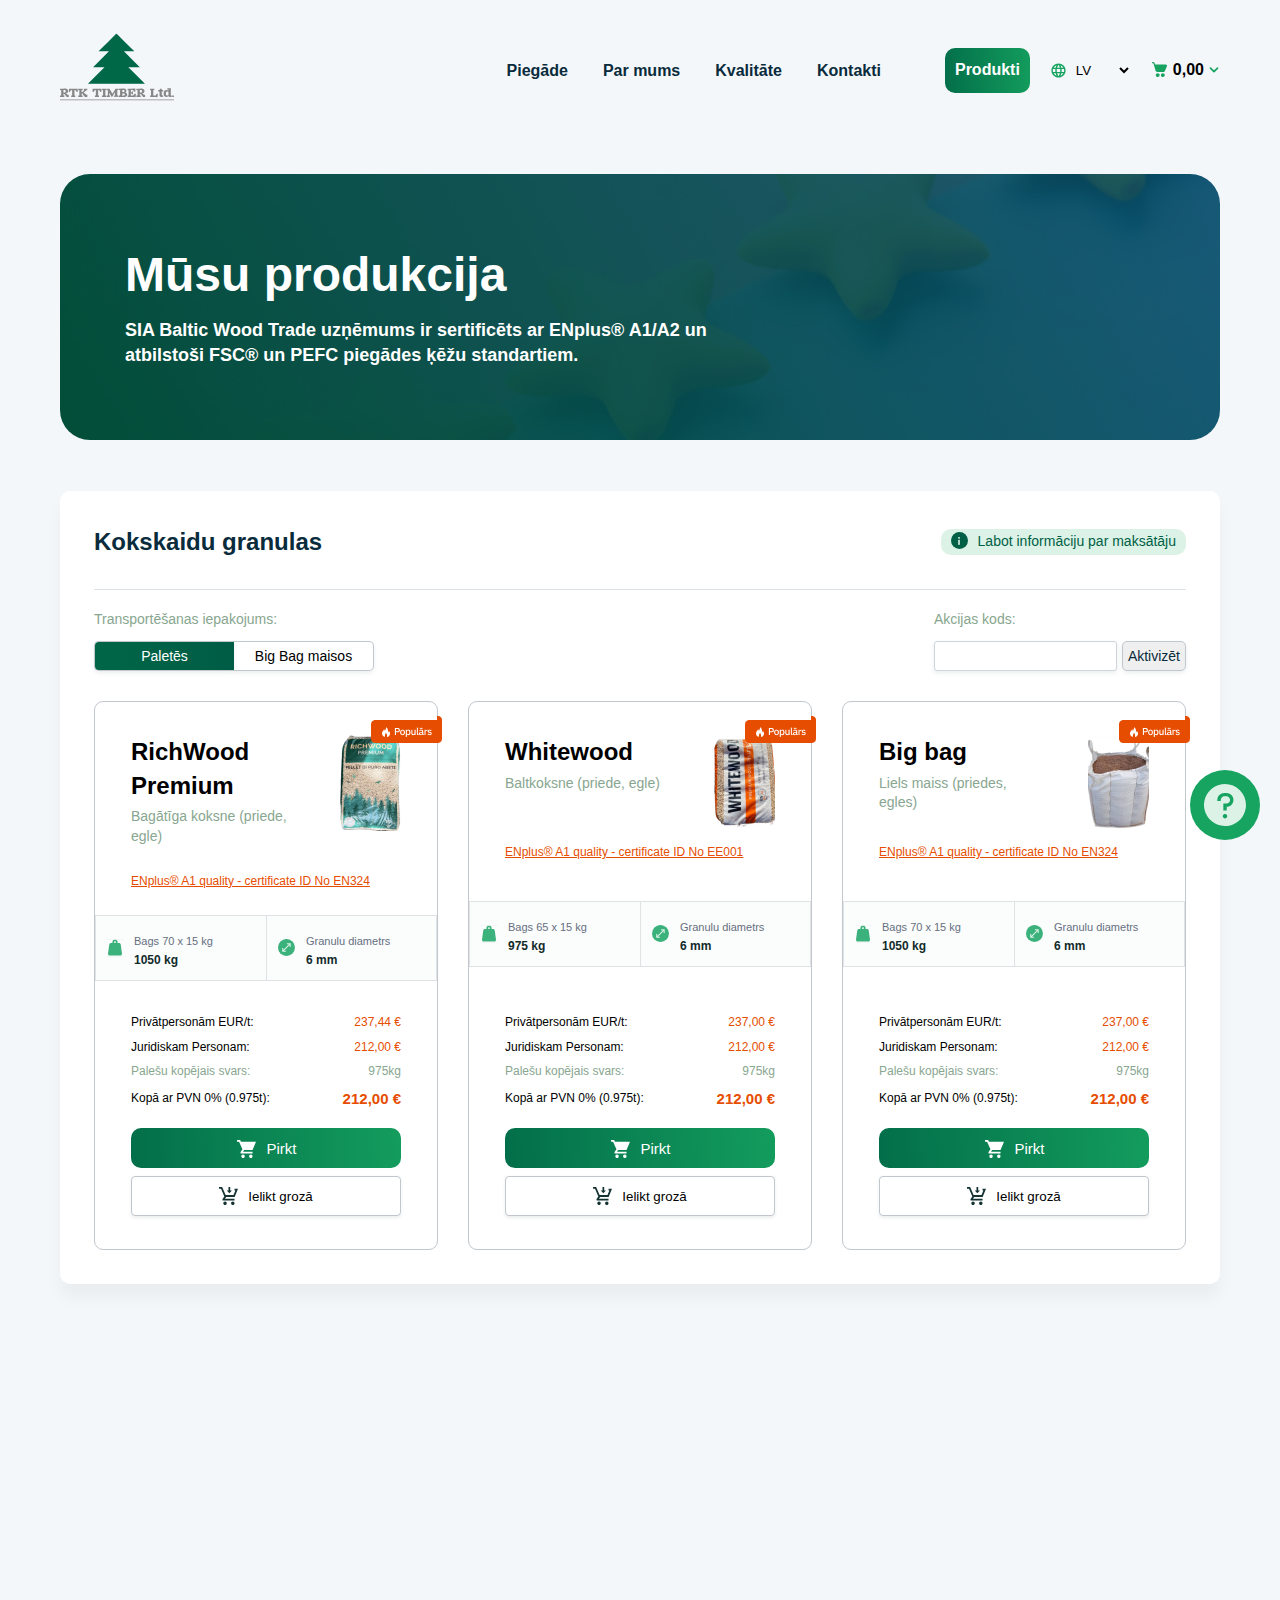
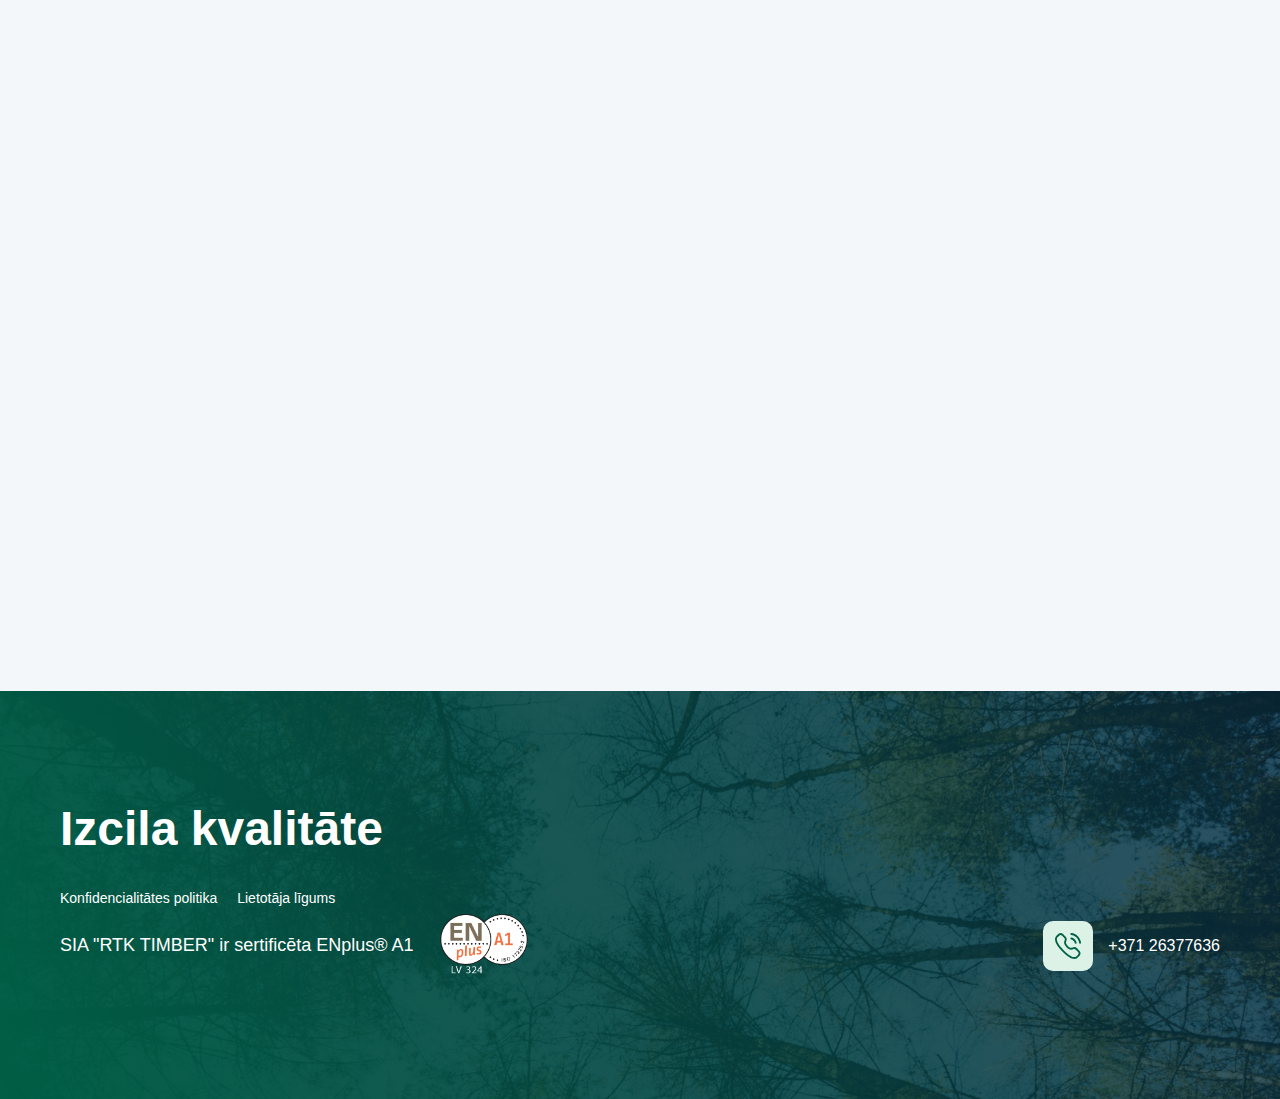
==== products.html @ b382e3c0 "first commit" ====
<!DOCTYPE html>
<html lang="ru">

<head>
  <meta charset="UTF-8">
  <meta name="viewport" content="width=device-width, initial-scale=1.0">
  <title>RTK TIMBER Ltd.</title>
  <link rel="stylesheet" href="css/vars.css">
  <link rel="stylesheet" href="css/global.css">
  <link rel="stylesheet" href="css/quality.css">
  <link rel="stylesheet" href="css/products.css">
  <script src="https://www.google.com/recaptcha/api.js"></script>

</head>

<body>
  <button class="btn-pop-up">
    <img src="images/icons/question.svg" alt="иконка вопроса">
  </button>
  <div class="pop-up">
    <div class="pop-up__inner">
      <h3 class="pop-up__title lng-trans-51">Нужна помощь?</h3>
      <p class="pop-up__text lng-trans-52">Свяжитесь с нами или перейдите в раздел с часто задаваемыми вопросами.</p>
      <div class="pop-up__links">
        <a class="pop-up__link pop-up__link-tel" href="tel:+37126377636">
          <span>
            <img src="images/icons/phone.svg" alt="иконка телефона">
          </span>
          <span>+371 26377636</span>
        </a>
        <a class="pop-up__link pop-up__link-faq" href="faq.html">
          <span>
            <img src="images/icons/question.svg" alt="иконка вопроса">
          </span>
          <span>FAQ</span>
        </a>
      </div>
    </div>
  </div>
  <div class="mobile-menu">
    <nav class="mobile-menu__inner">
      <ul class="header__nav-list--mobile">
        <li>
          <a class="header__nav-link lng-Delivery-mob" href="delivery.html">Доставка</a>
        </li>
        <li>
          <a class="header__nav-link lng-About-mob" href="about.html">О нас</a>
        </li>
        <li>
          <a class="header__nav-link lng-Quality-mob" href="quality.html">Качество</a>
        </li>
        <li>
          <a class="header__nav-link lng-Contacts-mob" href="contacts.html">Контакты</a>
        </li>
        <li>
          <a class="header__nav-btn--mobile lng-Start_cooperation-mob" href="products.html">Начать
            сотрудничество</a>
        </li>
      </ul>
    </nav>
  </div>
  <header class="header d-center-between">
    <a href="index.html">
      <img src="images/logo.svg" alt="Логотип RTK TIMBER Ltd." width="114" height="70">
    </a>
    <nav class="d-center">
      <ul class="header__nav-list d-center-between">
        <li>
          <a class="header__nav-link lng-Delivery" href="delivery.html">Доставка</a>
        </li>
        <li>
          <a class="header__nav-link lng-About" href="about.html">О нас</a>
        </li>
        <li>
          <a class="header__nav-link lng-Quality" href="quality.html">Качество</a>
        </li>
        <li>
          <a class="header__nav-link lng-Contacts" href="contacts.html">Контакты</a>
        </li>
      </ul>
      <a class="header__nav-btn lng-Start_cooperation" href="products.html">Начать сотрудничество</a>
      <div class="nav_links-all-mob">
        <div class="nav_links-all-mob-top">
          <svg class="change-lang-abs" width="17" height="17" viewBox="0 0 17 17" fill="none"
            xmlns="http://www.w3.org/2000/svg">
            <path
              d="M8.50033 15.5833C7.53227 15.5833 6.61734 15.3973 5.75553 15.0252C4.89373 14.653 4.14124 14.1454 3.49808 13.5022C2.85444 12.8591 2.3468 12.1066 1.97516 11.2448C1.60352 10.383 1.41746 9.46805 1.41699 8.49999C1.41699 7.52013 1.60305 6.60236 1.97516 5.7467C2.34727 4.89103 2.85491 4.14138 3.49808 3.49774C4.14124 2.8541 4.89349 2.34646 5.75483 1.97482C6.61616 1.60318 7.53133 1.41713 8.50033 1.41666C9.48019 1.41666 10.3982 1.60271 11.2543 1.97482C12.1105 2.34693 12.8599 2.85457 13.5026 3.49774C14.1462 4.14091 14.6539 4.89056 15.0255 5.7467C15.3971 6.60284 15.5832 7.5206 15.5837 8.49999C15.5837 9.46805 15.3976 10.383 15.0255 11.2448C14.6534 12.1066 14.1457 12.8593 13.5026 13.5029C12.8594 14.1461 12.1098 14.6538 11.2536 15.0259C10.3975 15.398 9.47972 15.5838 8.50033 15.5833ZM8.50033 14.1312C8.80727 13.7062 9.0729 13.2635 9.2972 12.8031C9.52151 12.3427 9.70449 11.8528 9.84616 11.3333H7.15449C7.29616 11.8528 7.47915 12.3427 7.70345 12.8031C7.92776 13.2635 8.19338 13.7062 8.50033 14.1312ZM6.65866 13.8479C6.44616 13.4583 6.26034 13.0539 6.1012 12.6345C5.94206 12.2152 5.80913 11.7815 5.70241 11.3333H3.61283C3.95519 11.9236 4.38326 12.4371 4.89703 12.8739C5.41081 13.3108 5.99802 13.6354 6.65866 13.8479ZM10.342 13.8479C11.0031 13.6354 11.5905 13.3108 12.1043 12.8739C12.6181 12.4371 13.0459 11.9236 13.3878 11.3333H11.2982C11.192 11.7819 11.0593 12.2159 10.9002 12.6352C10.741 13.0546 10.555 13.4588 10.342 13.8479ZM3.01074 9.91666H5.41908C5.38366 9.68054 5.35721 9.4475 5.33974 9.21753C5.32227 8.98756 5.3133 8.74838 5.31283 8.49999C5.31283 8.25207 5.3218 8.01313 5.33974 7.78316C5.35769 7.55318 5.38413 7.31991 5.41908 7.08332H3.01074C2.95171 7.31943 2.90756 7.55271 2.87828 7.78316C2.84901 8.0136 2.83413 8.25255 2.83366 8.49999C2.83366 8.74791 2.84853 8.98709 2.87828 9.21753C2.90803 9.44798 2.95219 9.68102 3.01074 9.91666ZM6.83574 9.91666H10.1649C10.2003 9.68054 10.227 9.4475 10.245 9.21753C10.2629 8.98756 10.2716 8.74838 10.2712 8.49999C10.2712 8.25207 10.2622 8.01313 10.2442 7.78316C10.2263 7.55318 10.1999 7.31991 10.1649 7.08332H6.83574C6.80033 7.31943 6.77388 7.55271 6.75641 7.78316C6.73894 8.0136 6.72996 8.25255 6.72949 8.49999C6.72949 8.74791 6.73846 8.98709 6.75641 9.21753C6.77435 9.44798 6.8008 9.68102 6.83574 9.91666ZM11.5816 9.91666H13.9899C14.0489 9.68054 14.0933 9.4475 14.1231 9.21753C14.1528 8.98756 14.1675 8.74838 14.167 8.49999C14.167 8.25207 14.1524 8.01313 14.1231 7.78316C14.0938 7.55318 14.0494 7.31991 13.9899 7.08332H11.5816C11.617 7.31943 11.6437 7.55271 11.6616 7.78316C11.6796 8.0136 11.6883 8.25255 11.6878 8.49999C11.6878 8.74791 11.6789 8.98709 11.6609 9.21753C11.643 9.44798 11.6165 9.68102 11.5816 9.91666ZM11.2982 5.66666H13.3878C13.0455 5.07638 12.6176 4.56284 12.1043 4.12603C11.591 3.68923 11.0036 3.36457 10.342 3.15207C10.5545 3.54166 10.7405 3.94611 10.9002 4.36545C11.0598 4.78478 11.1925 5.21852 11.2982 5.66666ZM7.15449 5.66666H9.84616C9.70449 5.14721 9.52151 4.65728 9.2972 4.19686C9.0729 3.73645 8.80727 3.29374 8.50033 2.86874C8.19338 3.29374 7.92776 3.73645 7.70345 4.19686C7.47915 4.65728 7.29616 5.14721 7.15449 5.66666ZM3.61283 5.66666H5.70241C5.80866 5.21805 5.94159 4.78407 6.1012 4.36474C6.26081 3.94541 6.44663 3.54118 6.65866 3.15207C5.99755 3.36457 5.4101 3.68923 4.89633 4.12603C4.38255 4.56284 3.95471 5.07638 3.61283 5.66666Z"
              fill="#16A460" />
          </svg>
          <select class="change-lang select">
            <!-- <option value="de">DE</option> -->
            <option value="ru">RU</option>
            <option value="lv">LV</option>
            <option value="en">EN</option>
            <!-- <option value="it">IT</option> -->
          </select>
        </div>

        <div class="header__nav-btn-cash">
          <div class="header__nav-btn-cash-icon">
            <svg width="17" height="17" viewBox="0 0 17 17" fill="none" xmlns="http://www.w3.org/2000/svg">
              <path
                d="M0.637681 0C0.468557 0 0.306361 0.0658481 0.186773 0.183058C0.0671842 0.300269 0 0.45924 0 0.625C0 0.79076 0.0671842 0.949731 0.186773 1.06694C0.306361 1.18415 0.468557 1.25 0.637681 1.25H0.95142C1.08989 1.25023 1.22451 1.29464 1.33496 1.3765C1.4454 1.45836 1.52565 1.57323 1.56359 1.70375L3.58632 8.64125C3.70072 9.03276 3.94207 9.37711 4.27387 9.62225C4.60567 9.8674 5.00988 9.99999 5.42539 10H11.2525C11.6349 10.0001 12.0086 9.88779 12.3253 9.67768C12.6419 9.46757 12.8871 9.16926 13.0291 8.82125L14.909 4.21375C14.9863 4.02416 15.015 3.8189 14.9926 3.61591C14.9703 3.41293 14.8976 3.2184 14.7808 3.04932C14.664 2.88025 14.5068 2.74178 14.3228 2.64602C14.1389 2.55026 13.9338 2.50013 13.7254 2.5H3.12209L2.78922 1.36C2.6751 0.968466 2.43405 0.623983 2.10249 0.378621C1.77092 0.133259 1.36688 0.00035546 0.95142 0H0.637681ZM5.73913 15C5.99035 15 6.23912 14.9515 6.47122 14.8573C6.70332 14.763 6.91421 14.6249 7.09185 14.4508C7.2695 14.2767 7.41041 14.07 7.50655 13.8425C7.60269 13.615 7.65217 13.3712 7.65217 13.125C7.65217 12.8788 7.60269 12.635 7.50655 12.4075C7.41041 12.18 7.2695 11.9733 7.09185 11.7992C6.91421 11.6251 6.70332 11.487 6.47122 11.3927C6.23912 11.2985 5.99035 11.25 5.73913 11.25C5.23176 11.25 4.74517 11.4475 4.3864 11.7992C4.02764 12.1508 3.82609 12.6277 3.82609 13.125C3.82609 13.6223 4.02764 14.0992 4.3864 14.4508C4.74517 14.8025 5.23176 15 5.73913 15ZM10.8406 15C11.0918 15 11.3406 14.9515 11.5727 14.8573C11.8048 14.763 12.0157 14.6249 12.1933 14.4508C12.3709 14.2767 12.5119 14.07 12.608 13.8425C12.7041 13.615 12.7536 13.3712 12.7536 13.125C12.7536 12.8788 12.7041 12.635 12.608 12.4075C12.5119 12.18 12.3709 11.9733 12.1933 11.7992C12.0157 11.6251 11.8048 11.487 11.5727 11.3927C11.3406 11.2985 11.0918 11.25 10.8406 11.25C10.3332 11.25 9.84662 11.4475 9.48785 11.7992C9.12909 12.1508 8.92753 12.6277 8.92753 13.125C8.92753 13.6223 9.12909 14.0992 9.48785 14.4508C9.84662 14.8025 10.3332 15 10.8406 15Z"
                fill="#16A460" />
            </svg>
            <p>0,00 </p>

            <svg class="gal" width="12" height="20" viewBox="0 0 12 20" fill="none" xmlns="http://www.w3.org/2000/svg">
              <path d="M10.1663 8.33333L5.99967 12.5L1.83301 8.33333" stroke="#16A460" stroke-width="2"
                stroke-linecap="round" stroke-linejoin="round" />
            </svg>
          </div>



          <div class="cart__dropdown-caret modal_corzina--none"></div>
          <div class="modal_corzina modal_corzina--none">
            <h3 class="modal_corzina-title lng-trans-330">Ваша Корзина</h3>
            <p class="modal_corzina-empty">В корзине нет товаров</p>
            <div class="modal_corzina-cart-all">
              <div class="modal_corzina-cart">

              </div>
            </div>
            <div class="modal_corzina-total">
              <div class="modal_corzina-total-top">
                <p class="modal_corzina-total-top-text lng-trans-331">Итого:</p>
                <p class="modal_corzina-total-top-text modal_corzina-total-top-itogo">0,00 €</p>
              </div>
              <a class="modal_corzina-total-top-link" href="zakaz.html">
                <p class="lng-trans-332">Оформить заказ</p>
              </a>
            </div>
          </div>
        </div>
      </div>


      <!-- <div>
        <select  class="header__nav-select" name="lang" id="select-lang">
          <option value="RU">RU</option>
          <option value="EN">EN</option>
        </select>
        <div class="header__nav-dropdown">0,00</div>
      </div> -->
      <button class="burger-btn">
        <div class="burger-btn__inner">
          <span></span>
          <span></span>
          <span></span>
        </div>
      </button>
    </nav>
  </header>
  <main>
    <section class="main-banner__wrapper section-main" style="padding-bottom: 0px;">
      <div class="main-banner section-main__banner element-animation">
        <h1 class="title-1 main-banner__title lng-trans-263 text-1">Гарантируем высокое качество продукции</h1>
        <p class="main-banner__text lng-trans-264"
          style="font-size: 18px;font-weight: 600;color: white;max-width: 665px;margin-top: 13px;">RTK TIMBER Ltd.</p>
      </div>

    </section>
    <div class="section-products section-products-22">
      <div class="section-products-bgc">
        <section class="">
          <div class="section-products_top">
            <h3 class="section-products__title lng-trans-283">
              Древесные гранулы
            </h3>
            <div class="section-products__subtitle">
              <div class="section-products__subtitle-svg">
                <svg width="15" height="15" viewBox="0 0 15 15" fill="none" xmlns="http://www.w3.org/2000/svg">
                  <path
                    d="M7 6.66667C7.21217 6.66667 7.41566 6.7369 7.56568 6.86193C7.71571 6.98695 7.8 7.15652 7.8 7.33333L7.8 11.3333C7.8 11.5101 7.71571 11.6797 7.56568 11.8047C7.41566 11.9298 7.21217 12 7 12C6.78783 12 6.58434 11.9298 6.43431 11.8047C6.28429 11.6797 6.2 11.5101 6.2 11.3333L6.2 7.33333C6.2 7.15652 6.28429 6.98695 6.43431 6.86193C6.58434 6.7369 6.78783 6.66667 7 6.66667ZM7 4C7.19778 4 7.39112 4.04887 7.55557 4.14044C7.72002 4.23201 7.84819 4.36216 7.92388 4.51443C7.99957 4.6667 8.01937 4.83426 7.98078 4.99591C7.9422 5.15756 7.84696 5.30605 7.70711 5.42259C7.56725 5.53913 7.38907 5.6185 7.19509 5.65065C7.00111 5.68281 6.80004 5.66631 6.61732 5.60323C6.43459 5.54016 6.27841 5.43335 6.16853 5.29631C6.05865 5.15927 6 4.99815 6 4.83333C6 4.61232 6.10536 4.40036 6.29289 4.24408C6.48043 4.0878 6.73478 4 7 4Z"
                    fill="#DCF2E7" />
                </svg>
              </div>

              <p class="lng-trans-284">Редактирование сведений о плательщике</p>
            </div>
          </div>
          <div class="section-products_mid">
            <div class="section-products_mid-left">
              <h4 class="section-products_mid-title lng-trans-285">Транспортная упаковка:</h4>
              <div class="section-products_mid-left-btns">
                <button class="section-products_mid-left-btn section-products_mid-left-btns--active lng-trans-286">В
                  паллетах</button>
                <button class="section-products_mid-left-btn lng-trans-287">Большие сумки</button>
              </div>
            </div>
            <div class="section-products_mid-rigth">
              <h4 class="section-products_mid-title lng-trans-288">Промокод:</h4>
              <div class="section-products_mid-right-inputs">
                <input class="section-products_mid-right-input" type="text">
                <button class="section-products_mid-right-btn lng-trans-289">Применить</button>
              </div>
            </div>
          </div>

        </section>
        <section class="section-proucts__list element-animation">
          <ul class="products-list-2">
            <li class="products-list__item-2">
              <img class="products-list__item-2-abg" src="./images/Background.png" alt="">
              <div class="products-list__item-2-top">
                <div class="products-list__item-2-top-all">
                  <div class="products-list__item-2-top-left">
                    <h5>RichWood Premium</h5>
                    <p class="lng-trans-260">Bagātīga koksne (priede, egle)</p>
                  </div>
                  <div class="products-list__item-2-top-right">
                    <img src="./images/img1.png" alt="">
                  </div>
                </div>
                <a href="" class="products-list__item-2-top-text">ENplus® A1 quality - certificate ID No EN324</a>
              </div>
              <div class="products-list__item-2-mid">
                <div class="products-list__item-2-mid-left">
                  <img src="./images/ic1.svg" style="max-width: 20px;" alt="">
                  <div class="products-list__item-2-mid-left-texts">
                    <span class="products-list__item-2-mid-left-span">Bags 70 x 15 kg</span>
                    <p class="products-list__item-2-mid-left-text">1050 kg</p>
                  </div>
                </div>
                <div class="products-list__item-2-mid-right">
                  <img src="./images/ic2.svg" style="max-width: 20px;" alt="">
                  <div class="products-list__item-2-mid-left-texts">
                    <span class="products-list__item-2-mid-left-span">Granulu diametrs</span>
                    <p class="products-list__item-2-mid-left-text">6 mm</p>
                  </div>
                </div>
              </div>
              <div class="products-list__item-2-bot">
                <ul class="products-list__item-2-bot-list">
                  <li class="products-list__item-2-bot-item">
                    <p class="products-list__item-2-bot-item-text lng-trans-265">Cena EUR/t:</p>
                    <div class="products-list__item-2-bot-item-prices">
                      <!-- <strike class="products-list__item-2-bot-item-strike">220,00 €</strike> -->
                      <span class="products-list__item-2-bot-item-span">237,44 €</span>
                    </div>

                  </li>
                  <li class="products-list__item-2-bot-item">
                    <p class="products-list__item-2-bot-item-text lng-trans-266">Cena par vienu paleti:</p>
                    <div class="products-list__item-2-bot-item-prices">
                      <!-- <strike class="products-list__item-2-bot-item-strike">214,50 €</strike> -->
                      <span class="products-list__item-2-bot-item-span">212,00 €</span>
                    </div>
                  </li>
                  <li class="products-list__item-2-bot-item">
                    <p class="products-list__item-2-bot-item-text-3 lng-trans-267">Palešu kopējais svars:</p>

                    <span class="products-list__item-2-bot-item-span-3">975kg</span>
                  </li>
                  <li class="products-list__item-2-bot-item">
                    <p class="products-list__item-2-bot-item-text lng-trans-268">Kopā ar PVN 0% (0.975t):</p>
                    <div class="products-list__item-2-bot-item-prices products-list__item-2-bot-item-prices-2">
                      <!-- <strike class="products-list__item-2-bot-item-strike">214,50 €</strike> -->
                      <span class="products-list__item-2-bot-item-spanBig">212,00 €</span>
                    </div>
                  </li>
                </ul>
                <div class="products-list__item-2-bot-btns">
                  <a href="zakaz.html" class="products-list__item-2-bot-btnPay">
                    <svg width="21" height="21" viewBox="0 0 21 21" fill="none" xmlns="http://www.w3.org/2000/svg">
                      <path fill-rule="evenodd" clip-rule="evenodd"
                        d="M7.04545 20C7.9994 20 8.77273 19.1941 8.77273 18.2C8.77273 17.2059 7.9994 16.4 7.04545 16.4C6.09151 16.4 5.31818 17.2059 5.31818 18.2C5.31818 19.1941 6.09151 20 7.04545 20ZM14.8182 20C15.7721 20 16.5455 19.1941 16.5455 18.2C16.5455 17.2059 15.7721 16.4 14.8182 16.4C13.8642 16.4 13.0909 17.2059 13.0909 18.2C13.0909 19.1941 13.8642 20 14.8182 20ZM4.13745 2L4.95459 3.8H20L16.5455 11.9H8.18545L6.97636 13.7H16.5455V15.5H5.31818C4.65275 15.5 4.24964 14.7566 4.55888 14.1705L4.61066 14.0839L6.46423 11.3231L3.04423 3.8H1V2H4.13745Z"
                        fill="white" />
                    </svg>
                    <p class="lng-trans-269">Купить</p>
                  </a>
                  <button class="products-list__item-2-bot-btn">
                    <svg width="19" height="18" viewBox="0 0 19 18" fill="none" xmlns="http://www.w3.org/2000/svg">
                      <path fill-rule="evenodd" clip-rule="evenodd"
                        d="M6.04091 14.4C6.99414 14.4 7.76689 15.2059 7.76689 16.2C7.76689 17.1941 6.99414 18 6.04091 18C5.08768 18 4.31494 17.1941 4.31494 16.2C4.31494 15.2059 5.08768 14.4 6.04091 14.4ZM13.8078 14.4C14.761 14.4 15.5338 15.2059 15.5338 16.2C15.5338 17.1941 14.761 18 13.8078 18C12.8546 18 12.0818 17.1941 12.0818 16.2C12.0818 15.2059 12.8546 14.4 13.8078 14.4ZM3.1498 0L6.60099 8.1H14.5327L16.3821 3.6H15.5338V1.8H19L15.6713 9.9H7.18006L5.97187 11.7H15.5338V13.5H4.31494C3.65001 13.5 3.2472 12.7566 3.55621 12.1705L3.60795 12.0839L5.32118 9.5283L2.02802 1.8H0V0H3.1498ZM11.2188 0V3.6H12.9448L10.3559 6.3L7.76689 3.6H9.49286V0H11.2188Z"
                        fill="#153333" />
                    </svg>
                    <p class="lng-trans-270">Добавить в корзину </p>

                  </button>
                </div>

              </div>
            </li>
            <li class="products-list__item-2">
              <img class="products-list__item-2-abg" src="./images/Background.png" alt="">
              <div class="products-list__item-2-top">
                <div class="products-list__item-2-top-all">
                  <div class="products-list__item-2-top-left">
                    <h5>Whitewood</h5>
                    <p class="lng-trans-261">Baltkoksne (priede, egle)</p>
                  </div>
                  <div class="products-list__item-2-top-right">
                    <img src="./images/img2.png" alt="">
                  </div>
                </div>
                <a href="" class="products-list__item-2-top-text">ENplus® A1 quality - certificate ID No EE001</a>
              </div>
              <div class="products-list__item-2-mid">
                <div class="products-list__item-2-mid-left">
                  <img src="./images/ic1.svg" style="max-width: 20px;" alt="">
                  <div class="products-list__item-2-mid-left-texts">
                    <span class="products-list__item-2-mid-left-span">Bags 65 x 15 kg</span>
                    <p class="products-list__item-2-mid-left-text">975 kg</p>
                  </div>
                </div>
                <div class="products-list__item-2-mid-right">
                  <img src="./images/ic2.svg" style="max-width: 20px;" alt="">
                  <div class="products-list__item-2-mid-left-texts">
                    <span class="products-list__item-2-mid-left-span">Granulu diametrs</span>
                    <p class="products-list__item-2-mid-left-text">6 mm</p>
                  </div>
                </div>
              </div>
              <div class="products-list__item-2-bot">
                <ul class="products-list__item-2-bot-list">
                  <li class="products-list__item-2-bot-item">
                    <p class="products-list__item-2-bot-item-text lng-trans-271">Cena EUR/t:</p>
                    <div class="products-list__item-2-bot-item-prices">
                      <!-- <strike class="products-list__item-2-bot-item-strike">220,00 €</strike> -->
                      <span class="products-list__item-2-bot-item-span">237,00 €</span>
                    </div>

                  </li>
                  <li class="products-list__item-2-bot-item">
                    <p class="products-list__item-2-bot-item-text lng-trans-272">Cena par vienu paleti:</p>
                    <div class="products-list__item-2-bot-item-prices">
                      <!-- <strike class="products-list__item-2-bot-item-strike">214,50 €</strike> -->
                      <span class="products-list__item-2-bot-item-span">212,00 €</span>
                    </div>
                  </li>
                  <li class="products-list__item-2-bot-item">
                    <p class="products-list__item-2-bot-item-text-3 lng-trans-273">Palešu kopējais svars:</p>

                    <span class="products-list__item-2-bot-item-span-3">975kg</span>
                  </li>
                  <li class="products-list__item-2-bot-item">
                    <p class="products-list__item-2-bot-item-text lng-trans-274">Kopā ar PVN 0% (0.975t):</p>
                    <div class="products-list__item-2-bot-item-prices products-list__item-2-bot-item-prices-2">
                      <!-- <strike class="products-list__item-2-bot-item-strike">214,50 €</strike> -->
                      <span class="products-list__item-2-bot-item-spanBig">212,00 €</span>
                    </div>
                  </li>
                </ul>
                <div class="products-list__item-2-bot-btns">
                  <a href="zakaz.html" class="products-list__item-2-bot-btnPay">
                    <svg width="21" height="21" viewBox="0 0 21 21" fill="none" xmlns="http://www.w3.org/2000/svg">
                      <path fill-rule="evenodd" clip-rule="evenodd"
                        d="M7.04545 20C7.9994 20 8.77273 19.1941 8.77273 18.2C8.77273 17.2059 7.9994 16.4 7.04545 16.4C6.09151 16.4 5.31818 17.2059 5.31818 18.2C5.31818 19.1941 6.09151 20 7.04545 20ZM14.8182 20C15.7721 20 16.5455 19.1941 16.5455 18.2C16.5455 17.2059 15.7721 16.4 14.8182 16.4C13.8642 16.4 13.0909 17.2059 13.0909 18.2C13.0909 19.1941 13.8642 20 14.8182 20ZM4.13745 2L4.95459 3.8H20L16.5455 11.9H8.18545L6.97636 13.7H16.5455V15.5H5.31818C4.65275 15.5 4.24964 14.7566 4.55888 14.1705L4.61066 14.0839L6.46423 11.3231L3.04423 3.8H1V2H4.13745Z"
                        fill="white" />
                    </svg>
                    <p class="lng-trans-275">Купить</p>
                  </a>
                  <button class="products-list__item-2-bot-btn">
                    <svg width="19" height="18" viewBox="0 0 19 18" fill="none" xmlns="http://www.w3.org/2000/svg">
                      <path fill-rule="evenodd" clip-rule="evenodd"
                        d="M6.04091 14.4C6.99414 14.4 7.76689 15.2059 7.76689 16.2C7.76689 17.1941 6.99414 18 6.04091 18C5.08768 18 4.31494 17.1941 4.31494 16.2C4.31494 15.2059 5.08768 14.4 6.04091 14.4ZM13.8078 14.4C14.761 14.4 15.5338 15.2059 15.5338 16.2C15.5338 17.1941 14.761 18 13.8078 18C12.8546 18 12.0818 17.1941 12.0818 16.2C12.0818 15.2059 12.8546 14.4 13.8078 14.4ZM3.1498 0L6.60099 8.1H14.5327L16.3821 3.6H15.5338V1.8H19L15.6713 9.9H7.18006L5.97187 11.7H15.5338V13.5H4.31494C3.65001 13.5 3.2472 12.7566 3.55621 12.1705L3.60795 12.0839L5.32118 9.5283L2.02802 1.8H0V0H3.1498ZM11.2188 0V3.6H12.9448L10.3559 6.3L7.76689 3.6H9.49286V0H11.2188Z"
                        fill="#153333" />
                    </svg>
                    <p class="lng-trans-276">Добавить в корзину </p>

                  </button>
                </div>

              </div>
            </li>
            <li class="products-list__item-2">
              <img class="products-list__item-2-abg" src="./images/Background.png" alt="">
              <div class="products-list__item-2-top">
                <div class="products-list__item-2-top-all">
                  <div class="products-list__item-2-top-left">
                    <h5>Big bag</h5>
                    <p class="lng-trans-262">Liels maiss (priedes, egles)</p>
                  </div>
                  <div class="products-list__item-2-top-right">
                    <img src="./images/img3.png" alt="">
                  </div>
                </div>
                <a href="" class="products-list__item-2-top-text">ENplus® A1 quality - certificate ID No EN324</a>
              </div>
              <div class="products-list__item-2-mid">
                <div class="products-list__item-2-mid-left">
                  <img src="./images/ic1.svg" style="max-width: 20px;" alt="">
                  <div class="products-list__item-2-mid-left-texts">
                    <span class="products-list__item-2-mid-left-span">Bags 70 x 15 kg</span>
                    <p class="products-list__item-2-mid-left-text">1050 kg</p>
                  </div>
                </div>
                <div class="products-list__item-2-mid-right">
                  <img src="./images/ic2.svg" style="max-width: 20px;" alt="">
                  <div class="products-list__item-2-mid-left-texts">
                    <span class="products-list__item-2-mid-left-span">Granulu diametrs</span>
                    <p class="products-list__item-2-mid-left-text">6 mm</p>
                  </div>
                </div>
              </div>
              <div class="products-list__item-2-bot">
                <ul class="products-list__item-2-bot-list">
                  <li class="products-list__item-2-bot-item">
                    <p class="products-list__item-2-bot-item-text lng-trans-277">Cena EUR/t:</p>
                    <div class="products-list__item-2-bot-item-prices">
                      <!-- <strike class="products-list__item-2-bot-item-strike">220,00 €</strike> -->
                      <span class="products-list__item-2-bot-item-span">237,00 €</span>
                    </div>

                  </li>
                  <li class="products-list__item-2-bot-item">
                    <p class="products-list__item-2-bot-item-text lng-trans-278">Cena par vienu paleti:</p>
                    <div class="products-list__item-2-bot-item-prices">
                      <!-- <strike class="products-list__item-2-bot-item-strike">214,50 €</strike> -->
                      <span class="products-list__item-2-bot-item-span">212,00 €</span>
                    </div>
                  </li>
                  <li class="products-list__item-2-bot-item">
                    <p class="products-list__item-2-bot-item-text-3 lng-trans-279">Palešu kopējais svars:</p>

                    <span class="products-list__item-2-bot-item-span-3">975kg</span>
                  </li>
                  <li class="products-list__item-2-bot-item">
                    <p class="products-list__item-2-bot-item-text lng-trans-280">Kopā ar PVN 0% (0.975t):</p>
                    <div class="products-list__item-2-bot-item-prices products-list__item-2-bot-item-prices-2">
                      <!-- <strike class="products-list__item-2-bot-item-strike">214,50 €</strike> -->
                      <span class="products-list__item-2-bot-item-spanBig">212,00 €</span>
                    </div>
                  </li>
                </ul>
                <div class="products-list__item-2-bot-btns">
                  <a href="zakaz.html" class="products-list__item-2-bot-btnPay">
                    <svg width="21" height="21" viewBox="0 0 21 21" fill="none" xmlns="http://www.w3.org/2000/svg">
                      <path fill-rule="evenodd" clip-rule="evenodd"
                        d="M7.04545 20C7.9994 20 8.77273 19.1941 8.77273 18.2C8.77273 17.2059 7.9994 16.4 7.04545 16.4C6.09151 16.4 5.31818 17.2059 5.31818 18.2C5.31818 19.1941 6.09151 20 7.04545 20ZM14.8182 20C15.7721 20 16.5455 19.1941 16.5455 18.2C16.5455 17.2059 15.7721 16.4 14.8182 16.4C13.8642 16.4 13.0909 17.2059 13.0909 18.2C13.0909 19.1941 13.8642 20 14.8182 20ZM4.13745 2L4.95459 3.8H20L16.5455 11.9H8.18545L6.97636 13.7H16.5455V15.5H5.31818C4.65275 15.5 4.24964 14.7566 4.55888 14.1705L4.61066 14.0839L6.46423 11.3231L3.04423 3.8H1V2H4.13745Z"
                        fill="white" />
                    </svg>
                    <p class="lng-trans-281">Купить</p>
                  </a>
                  <button class="products-list__item-2-bot-btn">
                    <svg width="19" height="18" viewBox="0 0 19 18" fill="none" xmlns="http://www.w3.org/2000/svg">
                      <path fill-rule="evenodd" clip-rule="evenodd"
                        d="M6.04091 14.4C6.99414 14.4 7.76689 15.2059 7.76689 16.2C7.76689 17.1941 6.99414 18 6.04091 18C5.08768 18 4.31494 17.1941 4.31494 16.2C4.31494 15.2059 5.08768 14.4 6.04091 14.4ZM13.8078 14.4C14.761 14.4 15.5338 15.2059 15.5338 16.2C15.5338 17.1941 14.761 18 13.8078 18C12.8546 18 12.0818 17.1941 12.0818 16.2C12.0818 15.2059 12.8546 14.4 13.8078 14.4ZM3.1498 0L6.60099 8.1H14.5327L16.3821 3.6H15.5338V1.8H19L15.6713 9.9H7.18006L5.97187 11.7H15.5338V13.5H4.31494C3.65001 13.5 3.2472 12.7566 3.55621 12.1705L3.60795 12.0839L5.32118 9.5283L2.02802 1.8H0V0H3.1498ZM11.2188 0V3.6H12.9448L10.3559 6.3L7.76689 3.6H9.49286V0H11.2188Z"
                        fill="#153333" />
                    </svg>
                    <p class="lng-trans-282">Добавить в корзину </p>

                  </button>
                </div>

              </div>
            </li>


          </ul>
        </section>
      </div>

    </div>

    <section class="section-contacts element-animation">
      <h2 class="title-1 section-contacts__title lng-trans-17">Контактная информация</h2>
      <p class="section-contacts__text lng-trans-18">Если у вас возник вопрос или вы хотите начать сотрудничество,
        заполните форму ниже, и мы свяжемся с вами в ближайшие дни.</p>
      <div class="section-contacts__content">
        <div class="section-contacts__left">
          <div class="section-contacts__map">
            <iframe
              src="https://www.google.com/maps/embed?pb=!1m18!1m12!1m3!1d2179.3280227084438!2d24.215294577461563!3d56.89176417352711!2m3!1f0!2f0!3f0!3m2!1i1024!2i768!4f13.1!3m3!1m2!1s0x46eed25c996e2869%3A0xe9f9d55bf4d96d21!2sAtbalss%20iela%205%2C%20Latgales%20priek%C5%A1pils%C4%93ta%2C%20R%C4%ABga%2C%20LV-1063%2C%20Latvija!5e0!3m2!1slv!2sru!4v1727194681802!5m2!1slv!2sru"
              width="100%" height="450" style="border:0;" allowfullscreen="" loading="lazy"
              referrerpolicy="no-referrer-when-downgrade"></iframe>
          </div>

        </div>
        <div class="section-contacts__right">
          <form class="section-contacts__form">
            <label>
              <span class="lng-trans-19">Имя</span>
              <input name="name" type="text" placeholder="Enter a name*">
            </label>
            <label>
              <span class="lng-trans-20">Фамилия</span>
              <input type="text" placeholder="Enter surname*">
            </label>
            <label>
              <span class="lng-trans-21">Адрес почты</span>
              <input type="email" placeholder="Enter email*">
            </label>
            <label>
              <span class="lng-trans-22">Номер</span>
              <input type="tel" placeholder="Enter the number*">
            </label>
            <label class="section-contacts__form-message">
              <span class="lng-trans-23">Ваше сообщение</span>
              <textarea name="message" id="message" placeholder="Enter a message......"></textarea>
            </label>
            <div class="checkbox_bot checkbox_bot-one">
              <input type="checkbox" id="myCheckbox" class="demoCustomCheckbox">
              <label for="myCheckbox" class="polit_p">
                <p class="polit_p lng-trans-132">Даю согласие на отправку информационно-рекламной рассылки организации
                </p>
              </label>

            </div>
            <div class="checkbox_bot checkbox_bot-two">
              <input type="checkbox" id="myCheckbox" class="demoCustomCheckbox">
              <label for="myCheckbox" class="polit_p">
                <p class="polit_p lng-trans-133">Я подтверждаю, что ознакомлен <a href="PrivātumaPolitika.pdf">политикой
                    конфиденциальности</a></p>
              </label>


            </div>
            <div class="g-recaptcha" data-sitekey="6LdxVH4qAAAAAKOqqdDh-x_Ab4xjEPKzSQX-MD1V"></div>

            <button class="section-contacts__form-btn lng-trans-24">Отправить обращение</button>
          </form>
        </div>
      </div>
    </section>
  </main>
  <footer class="footer">
    <div>
      <h2 class="title-1 footer__title lng-trans-25">Выдающееся качество</h2>
      <div class="prevart_all">
        <a class="privart lng-trans-130" href="polit.html">Политика конфиденциальности</a>
        <a class="privart lng-trans-131" href="polSogl.html">Пользовательское соглашение</a>
      </div>
      <div class="footer_all">
        <div class="footer__text-all">
          <p class="footer__text lng-trans-26">Компания SIA "RTK TIMBER" сертифицирована ENplus® A1
          </p>
          <img src="images/lv324.png" alt="" width="90px">
        </div>
        <div class="footer__contacts">
          <!-- <div class="footer__contact">
            <div class="footer__contact-icon">
              <img src="images/icons/letter.svg" alt="иконка">
            </div>
            <a href="mailto:dsasdasd@sample.com">dsasdasd@sample.com</a>
          </div> -->
          <div class="footer__contact">
            <div class="footer__contact-icon">
              <img src="images/icons/phone-active.svg" alt="иконка">
            </div>
            <a href="tel:+37126377636">+371 26377636</a>
          </div>
          <!-- <div class="footer__contact"> 
            <div class="footer__contact-icon">
              <img src="images/icons/geo-mark.svg" alt="иконка" width="24" height="28">
            </div>
            <div>
              <p>
                SIA "RTK TIMBER"
              </p>
              <p>
                LV40103822821
              </p>
              <p>         
                Stabu iela 62-8 LV 1009
              </p>
            </div>
          </div> -->
        </div>
      </div>

    </div>
    <!-- <div class="footer__right-wrapper">
      <div class="footer__right">
        <img src="images/certificate/certificate-4.png" alt="сертификат 4">
        <img src="images/certificate/certificate-3.png" alt="сертификат 3">
        <img src="images/certificate/certificate-2.png" alt="сертификат 2">
        <img src="images/certificate/certificate-1.png" alt="сертификат 1">
      </div>
    </div> -->
  </footer>
  <script src="js/index.js"></script>
  <script src="js/lang.js"></script>
  <script src="js/scroll.js"></script>
  <script src="js/product.js"></script>
</body>

</html>
---- css/vars.css ----
:root {
  --padding-page: 245px;
  --padding-page-2: 120px;
  --padding-page-3: 60px;
  --padding-page-4: 24px;
  --title-font-size: 48px;
  --title-font-size-2: 24px;
  --title-font-size-3: 22px;
  --title-font-size-4: 20px;
  --content-font-size: 18px;
  --content-font-size-2: 14px;
  --green: #16A460;
  --green-100: #B9D1C6;
  --green-200: #DCF2E7;
  --green-300: #3BB17B;
  --green-500: #006747;
  --bg: #F4F7FA;
  --bg-white: #ffffff;
  --bg-green: var(--green);
  --bg-icons: var(--green-200);
  --icons-color: var(--green-300);
  --text-dark: #000000;
  --text-dark-200: #232323;
  --text-white: #ffffff;
  --text-blue: #092B3C;
  --text-blue-dark: #161C2D;
  --text-green: var(--green);
  --text-green-dark: var(--green-500);
  --text-default: var(--text-dark);
  --text-in-boxes: #88A690;
  --label-title: #283646;
  --outer-line: var(--green-100);
  --gradient: linear-gradient(85.95deg, #00AD5A -16.85%, #009367 117.47%);
  --gradient-hover: linear-gradient(85.95deg, #02944d -16.85%, #006d4c 117.47%);
  --gradient-1: linear-gradient(85.95deg, #006747 -16.85%, #16A460 117.47%);
  --gradient-1-hover: linear-gradient(85.95deg, #014b33 -16.85%, #11804a 117.47%);
}

@media (max-width: 1599px) {
  :root {
    --padding-page: 120px;
  }
}

@media (max-width: 1280px) {
  :root {
    --padding-page: 60px;
  }
}
@media (max-width: 768px) {
  :root {
      --padding-page: 30px;
  }
}
@media (max-width: 540px) {
  :root {
      --padding-page: 24px;
  }
}
---- css/global.css ----
.d-center {
  display: flex;
  align-items: center;
}
.d-center-between {
  display: flex;
  align-items: center;
  justify-content: space-between;
}
.d-center-center {
  display: flex;
  align-items: center;
  justify-content: center;
}
html   {
  scroll-behavior: smooth;
  overflow-x:hidden;
}
a {
  text-decoration: none;
}

ul {
  list-style-type: none;
  padding: 0;
  margin: 0;
}

p,
h1,h2,h3,h4,h5,h6 {
  margin: 0;
  padding: 0;
}

html {
  box-sizing: border-box;
}
*, *::before, *::after{
  box-sizing: inherit;
}
input[type=search] {
  box-sizing: border-box;
}

body {
  font-family: 'Montserrat', sans-serif;
  font-weight: 500;
  font-size: 18px;
  line-height: 1.4;
  color: var(--text-default);
  background-color: var(--bg);
  margin: 0;
  padding: 0;
}

body {
  display: flex;
  flex-direction: column;
  min-height: 100vh;
}

main {
  flex-grow: 1;
}

.text-green {
  color: var(--text-green);
}

.text-bold {
  font-weight: 700;
}

.title-1 {
  font-size: 48px;
  font-weight: 700;
  line-height: 58.51px;
  text-align: center;
}
.title-1-1 {
  font-size: 54px;
}
.select:active {
  border: none;
  outline: none;

}
.select:focus {
  border: none;
  outline: none;
}
.select {
  position: relative;
  border: none;
  margin-left: 5px;
  width: 60px;
  height: 25px;
  background-color: #f4f7fa;
  border-radius: 4px;

}
/* .select:after {
  content: "▼";

  position: absolute;
  right: 8px;
  top: 4px;
  z-index: 10;
  width: 10px;
  height: 10px;

}
select {
  -moz-appearance: none;
  appearance: none;
  -webkit-appearance: none;
 
} */
.nav_links-all-mob {
  display: flex;
  align-items: center;
}
.nav_links-all-mob-top {
  display: flex;
  align-items: center;
}
.title-2 {
  font-size: 24px;
  font-weight: 600;
  line-height: 29.26px;
  text-align: left;
}

.title-3 {
  font-size: 22px;
  font-weight: 700;
  line-height: 24px;
  text-align: left;
}
#ch {
    opacity:0;
    visibility: hidden;
}
.title-4 {
  font-size: 20px;
  font-weight: 600;
  line-height: 22;
  text-align: left;
}

.bg-white {
  background-color: var(--bg-white);
}
.change-lang-abs {
  
}
.btn-pop-up {
  cursor: pointer;
  border: none;
  border-radius: 70px;
  position: fixed;
  z-index: 2;
  right: 20px;
  bottom: 60px;
  display: flex;
  align-items: center;
  justify-content: center;
  background-color: var(--bg-green);
  padding: 14px;
}
.pop-up {
  position: absolute;
  top: 0;
  left: 0;
  right: 0;
  bottom: 0;
  display: none;
}
.pop-up--active {
  display: block;
}
.pop-up__inner {
  position: fixed;
  z-index: 2;
  top: 50%;
  left: 50%;
  transform: translate(-50%, -50%);
  border-radius: 20px;
  text-align: center;
  background-color: var(--bg-green);
  padding: 36px 26px 38px;
}
.pop-up__title {
  font-size: 22px;
  font-weight: 700;
  line-height: 27px;
  color: var(--text-white);
  margin-bottom: 10px;
}
.pop-up__text {
  font-size: 16px;
  font-weight: 500;
  line-height: 20px;
  color: var(--text-white);
  max-width: 348px;
  margin-bottom: 26px;
}
.pop-up__links {
  display: flex;
  justify-content: center;
  gap: 10px;
}
.pop-up__link {
  border-radius: 10px;
  text-transform: uppercase;
  font-size: 18px;
  line-height: 18px;
  display: flex;
  align-items: center;
}
.pop-up__link-tel {
  color: var(--text-blue);
  gap: 17px;
  background-color: var(--bg-white);
  padding: 8px 9px;
}
.pop-up__link-tel img {
  width: 24px;
  height: 24px;
}
.pop-up__link-faq {
  color: var(--text-white);
  gap: 10px;
  background-color: var(--text-green-dark);
  padding: 6px 11px;
}
.pop-up__link-faq img {
  width: 20px;
  height: 20px;
}

.header {
  padding: 32px var(--padding-page) 28px;
  gap: 20px;
}
.header__nav-list--mobile,
.burger-btn {
  display: none;
}
.header__nav-list {
  list-style-type: none;
  gap: 35px;
}
.header__nav-link {
  text-align: center;
  font-size: 16px;
  font-weight: 600;
  line-height: 26px;
  color: var(--text-blue);
}
.header__nav-btn-cash {

  position: relative;

}
.header__nav-btn-cash-icon {
  display: flex;
  gap: 4px;
  align-items: center;
  margin-left: 20px;
  cursor: pointer;
  font-size: 16px;
  font-weight: 600;
}
.modal_corzina {
  position: absolute;
  top: 35px;
  /* max-width: 398px;
  width: 100%; */
  width: 398px;
  z-index: 22;
  right: 0;
  background: #fff;
  border: 1px solid rgba(57, 68, 77, .2);
  border-radius: 5px;
  padding: 30px;
}
.modal_corzina-title {
  margin-bottom: 20px;
  font-size: 18px;
  font-weight: 700;
  text-align: center;

}
.modal_corzina-empty {
  font-size: 18px;
  font-weight: 400;
  text-align: center;
  margin-bottom: 30px;
}
.modal_corzina-cart-all {
}
.modal_corzina-cart {
}
.modal_corzina-total {
  padding: 30px 0 0;
  border-top: 1px solid rgba(57, 68, 77, .2);
}
.modal_corzina-total-top {
  display: flex;
  margin-bottom: 10px;
  justify-content: space-between;
}
.modal_corzina-total-top-text {
}
.modal_corzina-total-top-link {
  background: var(--gradient-1);
  color: white;
  width: 100%;
  display: flex;
  justify-content: space-between;
  align-items: center;
  height: 46px;
  border-radius: 5px;
  text-align: center;
}
.modal_corzina-total-top-link p {
  text-align: center;
  margin: 0 auto;
}
.cart__dropdown-caret {
  bottom: 6px;
  position: absolute;
  right: 41%;
  transform: translate(50%, 100%);
  z-index: 811;
}
.cart__dropdown-caret:after {
  border-bottom: 10px solid #015F46;
  border-left: 10px solid transparent;
  border-right: 10px solid transparent;
  border-top: 0;
  content: "";
  display: inline-block;
  height: 0;
  margin: 0;
  width: 0;
}
.modal_corzina--none {
  display: none;
}
.gal {
  padding-bottom: 3px;
}
.section-products-container {
  margin: 0 auto;
  max-width: 1400px;
}
.section-products_top {
  display: flex;
  align-items: center;
  justify-content: space-between;
  border-bottom: 1px solid #DAE0E6;
  padding-bottom: 30px;
}
.section-products__title {
  font-weight: 600;
  font-size: 24px;
  color: #092B3C;
}

.section-products__subtitle {
  font-size: 14px;
  font-weight: 500;
  display: flex;
  gap: 10px;
  padding: 3px 10px;
  color: #015F46;
  border-radius: 10px;
  background-color: #DCF2E7;
}
.section-products_mid {
  display: flex;
  margin-top: 20px;
  align-items: center;
  justify-content: space-between;
}
.section-products_mid-title {
  font-size: 14px;
  font-weight: 500;
  color: #88A690;
  margin-bottom: 12px;
}
.section-products_mid-left {
}
.section-products_mid-left-btns {
  display: flex;
}
.section-products_mid-left-btn {
  border: 1px solid #C1C7CC;
  font-size: 14px;
  font-weight: 500;
  box-shadow: 0px 2px 4px 0px #3D52661A;
  background-color: #FFFFFF01;
  cursor: pointer;
  width: 140px;
  height: 30px;


}
.section-products_mid-left-btns--active {
  background: linear-gradient(85.95deg, #006747 -16.85%, #005B45 117.47%, #056738 117.47%);
  color: white;

}
.section-products_mid-left-btn:nth-child(1) {
  border-radius: 5px 0px 0px 5px;
  border-right: none;
}
.section-products_mid-left-btn:nth-child(2) {
  border-radius: 0px 5px 5px 0;
  border-left: none;
}
.section-products_mid-left-btns--active {

}
.section-products_mid-rigth {

}
.section-products_mid-right-inputs {
  display: flex;
  gap: 5px;
}
.section-products_mid-right-input {
  box-shadow: 0px 2px 4px 0px #3D52661A;
  border: 1px solid #CED4DA;
  max-width: 198px;
  width: 100%;
  height: 30px;
  border-radius: 3px;
}
.section-products_mid-right-btn {
  box-shadow: 0px 2px 4px 0px #3D52661A;
  border: 1px solid #C1C7CC;
  border-radius: 5px;
  max-width: 88px;
  height: 30px;
  font-size: 14px;
  color: #092B3C;
  font-weight: 500;
  display: flex;
  align-items: center;
  justify-content: center;
  padding: 0 5px;
}
.section-products__subtitle-svg {
  background-color: #015F46;
  border-radius: 50px;
  width: 17px;
  height: 17px;
  display: flex;
  align-items: center;
  justify-content: center;
}
.header__nav-link:hover {
  text-decoration: underline;
}
.header__nav-btn--mobile {
  display: none;
}
.header__nav-btn {
  cursor: pointer;
  border: none;
  border-radius: 10px;
  font-size: 16px;
  font-weight: 700;
  line-height: 19.5px;
  text-align: center;
  color: var(--text-white);
  background: var(--gradient-1);
  margin-inline: 64px 20px;
  padding: 12px 10px 14px;
}
.header__nav-btn:hover {
  background: var(--gradient-1-hover);
}
.header__nav-select {
  border: none;
}
.header__nav-dropdown {
}

.footer {
  text-align: left;
  color: var(--text-white);
  /* display: flex;
  justify-content: space-between; */
  gap: 25px;
  padding: 109px var(--padding-page) 82px;
  background-image: url(../images/bg.png);
  background-repeat: no-repeat;
  background-size: cover;
}
.footer_all {
  display: flex;
  align-items: center;
  width: 100%;
  gap: 20px;
  justify-content: space-between;
}
.footer__title {
  text-align: left;
  margin-bottom: 31px;
}
.footer__text {
  margin-bottom: 36px;
}

.footer__text-all {
  display: flex;
  align-items: center;
  gap: 25px;
}
.footer__text-all img{
  margin-bottom: 36px;
}
.footer__contacts {
  display: flex;
  flex-wrap: wrap;
  gap: 25px;
}
.footer__contact {
  display: flex;
  align-items: center;
  gap: 15px;
  margin-bottom: 34px;
}
.footer__contact-icon {
  border-radius: 10px;
  width: 50px;
  height: 50px;
  display: flex;
  align-items: center;
  justify-content: center;
  background-color: var(--bg-icons);
  padding: 12px;
}
.footer__contact a {
  font-size: 16px;
  font-weight: 500;
  color: var(--text-white);
}
.footer__right {
  border-radius: 10px;
  display: flex;
  align-items: start;
  gap: 10px;
  background-color: var(--bg-white);
  padding: 17px 19px 18px;
}

.info-for-user {
  padding: 42px var(--padding-page) 57px;
}
.info-for-user__main-title {
  font-size: 24px;
  font-weight: 700;
  line-height: 28px;
  color: var(--text-green);
}
.info-for-user__title {
  font-size: 20px;
  font-weight: 600;
  line-height: 24px;
  margin-bottom: 25px;
}

.info-for-user__text {
  font-size: 16px;
  font-weight: 500;
  line-height: 20px;
  margin-bottom: 25px;
}

.info-for-user__text ul li {
  font-size: 16px;
  font-weight: 500;
  line-height: 20px;
}

.products-list {
  display: grid;
  grid-template-columns: repeat(auto-fit, minmax(255px, 1fr));
  gap: 30px;
}
.products-list__item {
  border-radius: 42px;
  border: 1px solid var(--outer-line);
  background-color: var(--bg-white);
}
.products-list__img {
  width: 100%;
}
.products-list__bottom {
  display: flex;
  flex-direction: column;
  justify-content: space-between;
  padding: 0px 21px 21px;
  height: 160px;
}
.products-list__title {
  font-size: 18px;
  font-weight: 600;
  line-height: 22px;
  color: var(--text-blue-dark);
  margin-bottom: 7px;
}
.products-list__price {
  font-weight: 700;
  font-size: 14px;
  line-height: 17px;
  color: var(--text-green);
  margin-bottom: 30px;
}
.products-list__price-1 {
  margin-bottom: 5px;
}
.products-list__link {
  position: relative;
  cursor: pointer;
  border-radius: 10px;
  font-size: 14px;
  font-weight: 600;
  color: var(--text-white);
  display: block;
  background: var(--gradient);
  padding: 10px 16px 11px;
}
.products-list__link:hover {
  background: var(--gradient-hover);
}
.products-list__link::after {
  content: url('../images/icons/arrow-right.svg');
  position: absolute;
  right: 15px;
  top: 50%;
  transform: translateY(-50%);
  width: 25px;
  height: 16px;
}

.main-banner__wrapper {
  padding: 37px var(--padding-page);
}
.main-banner {
  border-radius: 30px;
  border: none;
  background-image: url('../images/banner/banner-forest.png');
  background-repeat: no-repeat;
  background-size: cover;
  padding: 72px 65px;
}
.main-banner__title {
  max-width: 665px;
  text-align: left;
  color: var(--text-white);
}

.promo-banner {
  border-radius: 30px;
  border: none;
  background-image: url('../images/bg-banner.png');
  background-repeat: no-repeat;
  background-size: cover;
  padding: 68px 30px 68px 28px;
}
.promo-banner__inner {
  display: flex;
  align-items: center;
}
.promo-banner__content {
  display: flex;
  align-items: center;
}
.promo-banner__icon {
  border-radius: 10px;
  background-color: var(--bg-icons);
  padding: 23px 20px;
  margin-right: 29px;
}
.promo-banner__icon img {
  width: 36px;
  height: 29px;
}
.promo-banner__text {
  flex-grow: 1;
  color: var(--text-white);
  margin-right: 76px;
}
.promo-banner__text-inner {
  max-width: 520px;
}
.promo-banner__text p {
  font-size: 14px;
  font-weight: 500;
  line-height: 17px;
  color: var(--green-100);
  margin-top: 3px;
}
.promo-banner__form {
  max-width: 348px;
  flex-grow: 1;
  display: flex;
  flex-direction: column;
  gap: 15px;
}
.promo-banner__input {
  border-radius: 10px;
  border: 1px solid var(--outer-line);
  color: var(--text-default);
  background-color: var(--bg-white);
  padding: 9px 14px 10px;
}
.promo-banner__input,
.promo-banner__input::placeholder {
  font-size: 14px;
  font-weight: 400;
  line-height: 32px;
}
.promo-banner__input::placeholder{
  color: var(--text-in-boxes);
}
.promo-banner__link {
  position: relative;
  cursor: pointer;
  border-radius: 10px;
  font-size: 16px;
  font-weight: 700;
  line-height: 19px;
  color: var(--text-white);
  background: var(--gradient);
  padding: 14px 68px 14px 44px;
}
.promo-banner__link::after {
  content: url('../images/icons/arrow-right.svg');
  position: absolute;
  right: 55px;
  top: 50%;
  transform: translateY(-50%);
  width: 25px;
  height: 16px;
}
.promo-banner__link:hover {
  background: var(--gradient-hover);
}

.section-contacts {
  padding: 83px var(--padding-page) 127px;
}
.section-contacts__title {
  color: var(--text-blue);
  margin-bottom: 15px;
}
.section-contacts__text {
  text-align: center;
  font-size: 20px;
  font-weight: 600;
  line-height: 24px;
  color: var(--text-green);
  max-width: 896px;
  margin-inline: auto;
  margin-bottom: 64px;
}
.section-contacts__content {
  display: flex;
  gap: 30px;
}
.section-contacts__left {
  width: 49%;
}
.section-contacts__map {
  border-radius: 30px;
  max-width: 539px;
  max-height: 427px;
  overflow: hidden;
  margin-bottom: 30px;
}
.section-contacts__info {
  display: flex;
  gap: 30px;
}
.section-contacts__info-item {
  width: calc(50% - 15px);
  display: flex;
  align-items: center;
  gap: 15px;
}
.section-contacts__info-item > div:first-child {
  border-radius: 10px;
  background-color: var(--bg-icons);
  display: flex;
  align-items: center;
  justify-content: center;
  width: 50px;
  height: 50px;
  padding: 11px;
}
.section-contacts__info-item p {
  font-size: 16px;
  font-weight: 500;
  line-height: 19px;
  color: var(--text-blue);
}
.section-contacts__info-item span {
  color: var(--text-green);
}
.section-contacts__right {
  width: 49%;
}
.section-contacts__form {
  display: flex;
  flex-wrap: wrap;
  gap: 30px;
}
.section-contacts__form label {
  width: 47%;
}
.section-contacts__form label.section-contacts__form-message {
  width: 100%;
  display: flex;
  flex-direction: column;
}
.section-contacts__form span {
  display: inline-block;
  font-size: 20px;
  font-weight: 700;
  color: var(--label-title);
  margin-bottom: 15px;
}
.section-contacts__form input,
.section-contacts__form textarea {
  border-radius: 10px;
  border: 1px solid var(--outer-line);
  color: var(--text-default);
  width: 100%;
  background-color: var(--bg-white);
  padding: 11px 15px;
}
.section-contacts__form input,
.section-contacts__form input::placeholder, 
.section-contacts__form textarea, 
.section-contacts__form textarea::placeholder {
  font-family: inherit;
  font-size: 16px;
  font-weight: 400;
  line-height: 32px;
}
.section-contacts__form input::placeholder,
.section-contacts__form textarea::placeholder {
  color: var(--text-in-boxes);
}
.section-contacts__form textarea {
  resize: none;
  min-height: 144px;
}
.section-contacts__form-btn {
  cursor: pointer!important;
  border: none!important;
  border-radius: 10px!important;
  font-size: 16px!important;
  font-weight: 700!important;
  line-height: 19px!important;
  text-align: center!important;
  color: var(--text-white)!important;
  background: var(--gradient-1)!important;
  padding: 14px 22px!important;
  margin-left: auto!important;
}
.section-contacts__form-btn:hover {
  background: var(--gradient-1-hover);
}
.text-1 {
  max-width: 1000px;
}

.header.element-animation {
  opacity: 0;
  /* transform: translateY(50px); */
  transition: opacity 0.5s ease-in-out, transform 0.5s ease-in-out;
}
.header.element-animation.element-show {
  opacity: 1;
  /* transform: translateY(0); */
  transition: opacity 0.5s ease-in-out, transform 0.5s ease-in-out;
}
/* .section-main__inner-left.element-animation {
  opacity: 0;
  transform: translateY(-50px);
  transition: opacity 0.5s ease-in-out, transform 0.5s ease-in-out;
}
.section-main__inner-left.element-animation.element-show {
  opacity: 1;
  transform: translateY(0px);
} */

.lng-Pellets.element-animation {
  opacity: 0;
  transform: translateY(50%);
  transition: all .8s;
}
.lng-Pellets.element-animation.element-show {
  opacity: 1;
  transform: translateY(0px);
}
.lng-Augstas.element-animation {
  opacity: 0;
  transform: translateY(50%);
  transition: all 1.2s;
}
.lng-Augstas.element-animation.element-show {
  opacity: 1;
  transform: translateY(0px);
}
.section-main__inner-rigth.element-animation {
  opacity: 0;
  /* transform: translateX(40px); */
  transition: opacity 0.5s ease-in-out, transform 0.5s ease-in-out;
}
.section-main__inner-rigth.element-animation.element-show {
  opacity: 1;
  /* transform: translateX(0px); */
}
.products-list.element-animation {
  opacity: 0;
  transform: translateY(-50px);
  transition: opacity 0.5s ease-in-out, transform 0.5s ease-in-out;
}
.products-list.element-animation.element-show {
  opacity: 1;
  transform: translateY(0px);
}
.section-about.element-animation {
  opacity: 0;
  transition: opacity 0.5s ease-in-out, transform 0.5s ease-in-out;
}
.section-about.element-animation.element-show {
  opacity: 1;
}
.section-cooperation.element-animation {
  opacity: 0;
  transform: translateY(-50px);
  transition: opacity 0.5s ease-in-out, transform 0.5s ease-in-out;
}
.section-cooperation.element-animation.element-show {
  opacity: 1;
  transform: translateY(0px);
}
.section-contacts.element-animation {
  opacity: 0;
  /* transform: translateY(-50px); */
  transition: opacity 0.5s ease-in-out, transform 0.5s ease-in-out;
}
.section-contacts.element-animation.element-show {
  opacity: 1;
  transition: opacity 0.5s ease-in-out, transform 0.5s ease-in-out;

  /* transform: translateY(0px); */
}
.section-main__banner.element-animation {
  opacity: 0;
  transition: opacity 0.5s ease-in-out, transform 0.5s ease-in-out;

  transform: translateX(-50px);
}
.section-main__banner.element-animation.element-show {
  opacity: 1;
  transform: translate(0px);
}
.text-y.element-animation {
  opacity: 0;
  transition: opacity 0.5s ease-in-out, transform 0.5s ease-in-out;

  transform: translateX(-50px);
}
.text-y.element-animation.element-show {
  opacity: 1;
  transform: translateX(0px);
}
.section-delivery__cards.element-animation {
  opacity: 0;
  transition: opacity 0.5s ease-in-out, transform 0.5s ease-in-out;

}
.section-delivery__cards.element-animation.element-show  {
  opacity: 1;

}

.section-main__content-left.element-animation {
  opacity: 0;
  transform: translateX(-50px);
  transition: opacity 0.5s ease-in-out, transform 0.5s ease-in-out;
}
.section-main__content-left.element-animation.element-show {
  transform: translateX(0px);
  opacity: 1;
}
.section-main__content-right.element-animation {
  opacity: 0;
  transform: translateX(50px);
  transition: opacity 0.5s ease-in-out, transform 0.5s ease-in-out;
}
.section-main__content-right.element-animation.element-show {
  opacity: 1;
  transform: translateX(0px);
}
.prevart_all {
  display: flex;
  gap: 20px;
}
.privart {
  color: white;
  transition: all .3s;
  font-size: 14px;
}
.privart:hover {
  color: var(--text-green);
}
.checkbox_bot {
    display:flex;
    font-size: 14px;
    gap:15px;
    width: 100%;
}
.checkbox_bot-two {
    margin-top:-10px;
}
.g-recaptcha {
    margin-bottom:10px;
}
.polit_p {
    width: 100%!important;
}
.polit_p a {
    color: var(--text-green);
}
.demoCustomCheckbox {
    max-width:15px;
    width:auto;
}
@media (max-width: 1200px) {
  .section-contacts__form label {
    width: 100%;
  }

.products-list{
  grid-template-columns: repeat(auto-fit, minmax(284px, 1fr));
}
}
@media (max-width: 990px) {
  .products_list-item-top-left h2 {
    font-size: 16px!important;
}
  .section-contacts__content {
    flex-direction: column;
  }
  .section-contacts__left,
  .section-contacts__right {
    width: 100%;
  }
  .section-contacts__map {
    max-width: 100%;
  }
  .promo-banner__inner {
    align-items: flex-start;
    flex-direction: column;
    gap: 30px;
  }
  .promo-banner__text {
    margin-right: 0;
  }
  .footer {
    flex-direction: column;
    gap: 40px;
  }
  .header__nav-list,
  .header__nav-btn {
    display: none;
  }
  .header__nav-list--mobile,
  .header__nav-btn--mobile,
  .burger-btn {
    display: block;
  }
  .burger-btn {
    cursor: pointer;
    border: none;
    border-radius: 10px;
    width: 44px;
    height: 44px;
    background-color: var(--bg-icons);
    padding: 10px;
  }
  .burger-btn--active .burger-btn__inner {
    transform: rotate(90deg);
  }
  .burger-btn__inner {
    display: flex;
    flex-direction: column;
    gap: 4px;
    transform: rotate(0deg);
    transition: transform 0.3s ease-in;
  }
  .burger-btn span {
    border-radius: 10px;
    height: 3px;
    background-color: var(--green-500);
  }
  .mobile-menu {
    position: absolute;
    top: -300%;
    right: 0;
    left: 0;
    z-index:99;
    background-color: var(--bg);
    transition: top 0.4s ease-in-out;
  }
  .mobile-menu--active {
    top: 100px;
    transition: top 0.4s ease-in-out;
  }
  .mobile-menu__inner {
    padding: 32px var(--padding-page);
  }
  .header__nav-list--mobile {
    display: flex;
    flex-wrap: wrap;
    align-items: center;
    justify-content: flex-end;
    gap: 25px;
  }
  .header__nav-btn--mobile {
    cursor: pointer;
    border: none;
    border-radius: 10px;
    font-size: 16px;
    font-weight: 700;
    line-height: 19.5px;
    text-align: center;
    color: var(--text-white);
    width: 258px;
    background: var(--gradient-1);
    padding: 8px 60px;
  }
}
@media (max-width: 768px) {
        .select{
      margin-left: 0;
      margin-right: 10px;
    }
  .promo-banner {
    padding: 40px;
  }
  .promo-banner__form {
    max-width: 100%;
    width: 100%;
    display: block;
  }
  .promo-banner__input {
    width: 100%;
    margin-bottom: 15px;
  }
  .promo-banner__link {
    display: inline-block;
    width: 100%;
  }
}
@media (max-width: 540px) {
    .prevart_all {
        gap: 8px;
        flex-direction: column;
        margin-bottom: 10px;
    }
    .nav_links-all-mob {
      flex-direction: column;
      margin-right: 10px;
    }
    .change-lang-abs {
      margin-right: 3px;
    }
    .select {
      margin-right: 0;
    }
    .header__nav-btn-cash-icon {
      margin-left: 0;
    }
    .modal_corzina {
      position: absolute;
      top: 35px;
      width: 344px;
      z-index: 22;
      right: -72px;
      background: #fff;
      border: 1px solid rgba(57, 68, 77, .2);
      border-radius: 5px;
      padding: 30px;
  }
  
}
@media (max-width: 540px) {
    .section-main__content-right.element-animation {
      transform: translateX(0px);
      transform: translateY(30px);
    }
    .section-main__content-right.element-animation.element-show {
      transform: translateY(0px);
    }
  body {
    font-size: 16px;
  }
  .title-1 {
    font-size: 32px;
    line-height: 38px;
  }
  .title-1-1 {
    font-size: 32px;
    line-height: 38px;
  }
  .title-2 {
    font-size: 20px;
    line-height: 24px;
  }

  .mobile-menu--active {
    border-bottom-left-radius: 20px;
    border-bottom-right-radius: 20px;
    top: 80px;
  }
  .header {
    padding-block: 11px;
  }
  .footer {
    padding-block: 59px 41px;
  }
  .footer__title {
    margin-bottom: 21px;
  }
  .footer__text {
    margin-bottom: 30px;
  }
  .footer__right {
    flex-wrap: wrap;
  }
  .footer__contacts {
    flex-direction: column;
    gap: 20px;
  }

  .main-banner {
    background-position: center;
    padding: 60px 20px 61px;
  }
  .main-banner__title {
    text-align: center;
  }

  .promo-banner {
    padding: 55px 24px 24px;
  }
  .promo-banner__content {
    flex-direction: column;
    gap: 30px;
  }
  .promo-banner__icon {
    margin-right: 0;
    padding: 16px 13px 10px;
  }
  .promo-banner__text-inner,
  .promo-banner__text-inner h3 {
    text-align: center;
  }
  .promo-banner__text-inner h3 {
    margin-bottom: 15px;
  }
  .promo-banner__text p {
    padding-inline: 50px;
  }

  .section-products {
    padding-block: 50px 99px;
  }
  .section-products__title {
    text-align-last: left;
    margin-bottom: 47px;
  }
  .section-proucts__list {
    margin-bottom: 100px;
  }
  .products-list__item {
    border-radius: 20px;
  }
  .products-list__img {
    border-top-left-radius: 20px;
    border-top-right-radius: 20px;
    height: 199px;
    object-fit: cover;
    object-position: center;
  }
  .products-list__bottom {
    display: flex;
    justify-content: space-between;
    padding: 14px 19px 21px 21px;
  }
  .products-list__price {
    margin-bottom: 0;
  }
  .products-list__link {
    font-size: 0px;
    width: 50px;
    height: 50px;
  }

  .section-contacts {
    padding-block: 80px 66px;
  }
  .section-contacts__title {
    margin-bottom: 27px;
  }
  .section-contacts__text {
    font-size: 16px;
    line-height: 20px;
    margin-bottom: 75px;
  }
  .section-contacts__content {
    flex-direction: column-reverse;
    gap: 80px;
  }
  .section-contacts__form span {
    font-size: 16px;
    margin-bottom: 9px;
  }
  .section-contacts__form input,
  .section-contacts__form input::placeholder,
  .section-contacts__form textarea,
  .section-contacts__form textarea::placeholder {
    font-size: 14px;
    line-height: 24px;
  }
  .section-contacts__form {
    gap: 20px;
  }
  .section-contacts__form label {
    width: 47%;
  }
  .section-contacts__form-btn {
    width: 100%!important;
  }
  .section-contacts__info {
    flex-direction: column;
    gap: 20px;
  }
  .section-contacts__info-item {
    width: 100%;
  }
  .footer__text-all {
    flex-direction: column;
    gap: 0;
    align-items: start;
  }
  .footer__text-all img{
    margin-bottom: 0;
  }
}

@media (max-width: 428px) {
  .footer__right {
    column-gap: 48px;
    row-gap: 28px;
    padding: 37px 21px 25px;
    justify-content: space-around;
  }
  .products_list-item-mid {
    display: flex;
    margin-bottom: 5px!important;
}
.products-list__link {
  margin-left: auto;
}
.checkbox_bot {
    max-width:100vw;
}
.polit_p {
    width: auto !important;
}
.demoCustomCheckbox {
    max-width:15px!important;
    width:15px!important;
}
}

@media (max-width: 380px) {
  .section-contacts__form label {
    width: 100%;
  }
}
---- css/quality.css ----
.section-main {
  padding-bottom: 69px;  
}
.section-main__banner {
  background-image: url(../images/banner/banner-stars.png);
  margin-bottom: 51px;
}
.section-main__text {
  margin-bottom: 25px;
  padding-inline: 65px;
  text-align: justify;
}

.section-info {
  display: flex;
  justify-content: center;
  padding: 140px var(--padding-page);
}
.section-info__cards {
  max-width: 1110px;
  display: flex;
  justify-content:center;
  gap: 30px;
}
.section-info__card {
  border-radius: 10px;
  width: calc(100% - 10px);
  display: flex;
  flex-direction: column;
  background-color: var(--bg);
  padding: 31px 33px 25px 28px;
}
.section-info__title {
  font-size: 20px;
  font-weight: 700;
  line-height: 24px;
  margin-bottom: 20px;
}
.section-info__title a {
  text-decoration: underline;
  color: var(--text-default);
}
.section-info__text {
  font-size: 18px;
  text-align: justify;
  margin-bottom: 20px;
}
.section-info__link {
  position: relative;
  cursor: pointer;
  border-radius: 10px;
  font-size: 14px;
  max-width: 240px;
  font-weight: 600;
  color: var(--text-white);
  display: block;
  background: var(--gradient);
  padding: 10px 20px 11px;
  margin-top: auto;
}
.section-info__link:hover {
  background: var(--gradient-hover);
}
.section-info__link::after {
  content: url('../images/icons/arrow-right.svg');
  position: absolute;
  right: 15px;
  top: 50%;
  transform: translateY(-50%);
  width: 25px;
  height: 16px;
}

@media (max-width: 1000px) {
  .section-info__cards {
    flex-direction: column;
  }
  .section-info__card {
    width: 100%;
    padding: 31px 34px 34px 35px;
  }
  .section-info__link {
    width: 200px;
  }
}
@media (max-width: 768px) {
  .section-main {
    padding-block: 27px 50px;
  }
  .section-main__text {
    padding-inline: 0;
  }
}
@media (max-width: 540px) {
  .section-info {
    padding-block: 90px;
  }
  .section-info__link {
    width: initial;
  }
}
---- css/products.css ----
.section-products-22 {
    padding: 0px var(--padding-page) 0px;
}
.section-proucts__list {
    margin-top: 30px;

}
.products-list-2 {
    display: flex;
    gap: 30px;
    justify-content: space-between;
}
.products-list__item-2 {
    background-color: #fff;
    max-width: 400px;
    width: 100%;
    display: flex;
    flex-direction: column;
    justify-content: space-between;
    border-radius: 9px;
    position: relative;
    border: 1px solid #C1C7CC;
}
.products-list__item-2-abg {
    position: absolute;
    right: -5px;
    top: 14px;
}
.products-list__item-2-top {
    padding: 33px 36px;
    padding-bottom: 23px;
}
.products-list__item-2-top-all {
    gap: 31px;
    display: flex;
    justify-content: space-between;
}
.products-list__item-2-top-left {
    margin-bottom: 20px;
}

.products-list__item-2-top-left h5 {
    font-weight: 600;
    font-size: 24px;
    color: #000;
    max-width: 172px;
}
.products-list__item-2-top-right {
}
.products-list__item-2-mid {
    display: flex;
}
.products-list__item-2-top-text {
    color: #E64D00;
    text-decoration: underline;
    font-size: 12px;
}
.products-list__item-2-mid-left {
    padding: 11px;
    display: flex;
    width: 50%;
    gap: 10px;
    background-color: #FBFCFC;
    border: 1px solid #E0E3E6;
    border-right: none;
}
.products-list__item-2-mid-left-texts {  
}

.products-list__item-2-mid-left-text {
    font-weight: 600;
    font-size: 12px;
    color: #122B2B;
}
.products-list__item-2-mid-right {
    background-color: #FBFCFC;
    border: 1px solid #E0E3E6;

    width: 50%;
    padding: 11px;
    display: flex;
    gap: 10px;
}
.products-list__item-2-bot {
    padding: 33px 36px;
}
.products-list__item-2-bot-list {
    display: flex;
    flex-direction: column;
    gap: 8px;
}
.products-list__item-2-bot-item {
    display: flex;
    align-items: center;
    justify-content: space-between;
}
.products-list__item-2-bot-item-text {
    font-weight: 500;
    font-size: 12px;
}
.products-list__item-2-bot-item-prices {
    display: flex;
    align-items: center;
    gap: 10px;
}
.products-list__item-2-bot-item-strike {
    font-size: 10px;

}
.products-list__item-2-bot-item-span {
    color: #E64D00;
    font-size: 12px;
}
.products-list__item-2-bot-item-text-3 {
    color: #88A690;
    font-size: 12px;

}
.products-list__item-2-bot-item-span-3 {
    color: #88A690;
    font-size: 12px;
}
.products-list__item-2-bot-item-spanBig {
    font-size: 15px;
    color: #E64D00;
    font-weight: 700;
}
.products-list__item-2-bot-btns {
    display: flex;
    flex-direction: column;
    gap: 8px;
    margin-top: 19px;
}
.products-list__item-2-bot-btnPay {
    display: flex;
    align-items: center;
    justify-content: center;
    height: 40px;
    gap: 10px;
    font-size: 15px;
    border-radius: 10px;
    background: linear-gradient(85.95deg, #006747 -16.85%, #16A460 117.47%);
    color: white;
    border: none;
    cursor: pointer;
    transition: all .3s;
}
.products-list__item-2-bot-btnPay:hover {
    background: var(--gradient-1-hover);
}
.products-list__item-2-bot-btnPay:active {
    transform: scale(0.9);
}
.products-list__item-2-bot-btn {
    display: flex;
    transition: all .3s;
    align-items: center;
    gap: 10px;
    height: 40px;
    justify-content: center;
    border-radius: 4px;
    border: 1px solid #C1C7CC;
    cursor: pointer;
    background-color: #fff;
    box-shadow: 0px 1.74px 3.47px 0px #3D52661A;

}
.products-list__item-2-bot-btn:hover {
    opacity: .8;
}
.products-list__item-2-bot-btn:active {
    transform: scale(0.9);
}


.products-list__item-2-top-left p {
    color: #88A690;
    font-size: 16px;
    font-weight: 500;
    margin-top: 5px;
    max-width: 160px;
}
.products-list__item-2-mid-left-span {
    color: #666F80;
    font-size: 12px;
}

.form_zakaz-delivery {
}
.form_zakaz-delivery label {
    font-size: 20px;
}
.form_zakaz-delivery-item-all {
    margin-top: 15px;
    margin-bottom: 34px;
}
.form_zakaz-delivery-item {
    padding: 25px 20px;
    padding-right: 34px;
    cursor: pointer;
    background-color: #fff;
    display: flex;
    margin-bottom: 15px;
    gap: 48px;
    align-items: center;
    border: 1px solid #B9D1C6;
    border-radius: 10px;
}

.form_zakaz-delivery-item-left-orange {
    color: #E64D00;
    font-size: 12px;
    font-weight: 400;
    margin-bottom: 10px;
}
.form_zakaz-delivery-item-left-all {
    display: flex;
    flex-direction: column;
}
.form_zakaz-delivery-item-left-title {
    display: flex;
    align-items: center;
    font-size: 18px;
    font-weight: 600;
    margin-bottom: 10px;
    gap: 13px;
}
.form_zakaz-delivery-item-left-text {
    color: #88A690;

}
.form_zakaz-delivery-item-left-all {
    display: flex;
}
.form_zakaz-delivery-item-left-title {
}
.form_zakaz-delivery-item-right {
}
.form_zakaz-delivery-item-opacity {
    opacity: .6;
}
.form_zakaz-delivery-item--active {
    border: 1px solid #3BB17B;
}

@media (max-width: 1440px) {
    .products-list__item-2-top-left p{
        font-size: 14px;
    }
    .products-list__item-2-mid-left-span {
        font-size: 11px;
    }
}
.modal_corzina-cart-all {
    display: flex;
    flex-direction: column;
    gap: 10px;
    margin-bottom: 20px;
}
.modal_corzina-cart {
    display: flex;
    position: relative;
    gap: 20px;
    align-items: center;
}
.close {
    position: absolute;
    top: -11px;
    cursor: pointer;
    right: -3px;
}

.modal_corzina-cart-info-all {
    display: flex;
    flex-direction: column;
    gap: 6px;
    width: 100%;
}
.modal_corzina-cart-info {
    display: flex;
    align-items: center;
    gap: 20px;
    justify-content: space-between;
}
.modal_corzina-cart-text {
    font-size: 15px;
    color: #353535;
}
.modal_corzina-cart-minus  {
    display: inline-block;
    box-shadow: none;
    background-color: transparent;
    background: none;
    cursor: pointer;
    border: none;
    
}
.modal_corzina-cart-plus  {
    display: inline-block;
    box-shadow: none;
    background-color: transparent;
    background: none;
    cursor: pointer;
    border: none;
}
.modal_corzina-cart-count {

}
.modal_corzina-cart-price {
    display: flex;
    font-size: 14px;
    align-items: center;
    gap: 0px;

}






.form_zakaz-title {
    color: #092B3C;
    font-size: 48px;
    font-weight: 700;
    margin-bottom: 33px;
}
.section-products_all {
    display: flex;
    gap: 20px;
    justify-content: space-between;
}
.section-products-left {
    width: 100%;
}
.form_zakaz {
}
.form_zakaz-top {
    display: flex;
    flex-direction: column;
    gap: 30px;
}
.form_zakaz-inputs {
    display: flex;
    flex-direction: column;
}
.form_zakaz-select {
    border-radius: 10px;
    height: 46px;
    padding-left: 20px;
    border: 1px solid #B9D1C6;
    font-size: 16px;
}

.form_zakaz-option {
 
}
.form_zakaz-label {
    display: flex;
    gap: 5px;
    font-size: 18px;
    color: #161C2D;
    font-weight: 600;
    margin-bottom: 15px;
}
.form_zakaz-input {
    height: 46px;
    border: 1px solid #B9D1C6;
    border-radius: 10px;
    display: flex;
    padding-left: 10px;
    max-width: 350px;
    width: 100%;
    
}
.form_zakaz-inputs_all {
    display: flex;
    gap: 10px;
}
.form_zakaz-inputs_all-bgc {
    height: 46px;
    display: flex;
    align-items: center;
    gap: 10px;

    border-radius: 10px;
    padding-left: 10px;
    max-width: 500px;
    width: 100%;
    background-color: #fff;
    border: 1px solid #B9D1C6;
}
.form_zakaz-inputs_all-bgc-text  {
    font-size: 16px;
    color: #88A690;
    font-weight: 400;
}
.form_zakaz-inputs_all-checkbox {
}
.form_zakaz-label-span {
    color: #FF3C3C;
}
.form_zakaz-bot {
    display: grid;
    gap: 10px;
    grid-template-columns: repeat(3,1fr);
    margin-bottom: 50px;
}
.section-products-right {
    height: max-content;
    max-width: 470px;
    width: 100%;
    background-color: #fff;
    border-radius: 20px;
    padding: 35px;
    border: 1px solid #B9D1C6;
}
.section-products-right-titles {
    font-size: 18px;
    font-weight: 600;
    color: #161C2D;
    margin-bottom: 19px;
}
.section-products-right-top {
}
.section-products-right-top-all {
    display: flex;
    justify-content: space-between;
    align-items:center;
    margin-bottom: 16px;
    cursor: pointer;
}
.section-products-right-top-all-h4 {
    color: #05744C;
    font-size: 18px;
    font-weight: 700;
    
}
.section-products-right-top-all-btn {
    display: inline-block;
    box-shadow: none;
    background-color: transparent;
    background: none;
    cursor: pointer;
    border: none;
}
.section-products-right-top-droplist, .section-products-right-top-droplist-item  {
    display: flex;
    flex-direction: column;
    gap: 8px;
}
.section-products-right-top-droplist {
    gap: 15px;
}
.section-products-right-top-droplist-one {
    display: flex;
    justify-content: space-between;
    align-items:center;
}
.section-products-right-top-droplist-one-p {
    font-size: 16px;
    font-weight: 500;
    color: #161C2D;
    text-transform: uppercase;
}
.section-products-right-top-droplist-one-span {
    color: #88A690;
    font-size: 16px;
    font-weight: 500;
}
.section-products-right-top-droplist-two {
    display: flex;
    justify-content: space-between;
    align-items:center;
}
.section-products-right-top-droplist-two-p {
    color: #88A690;
    font-size: 16px;
    font-weight: 500;
}
.section-products-right-top-droplist-two-block {
    display: flex;
    align-items: center;
    gap: 0px;
}
.section-products-right-top-droplist-two-btn {
    display: inline-block;
    box-shadow: none;
    background-color: transparent;
    background: none;
    cursor: pointer;
    border: none;
}
.section-products-right-top-droplist-two-span {
    font-size: 16px;
    font-weight: 500;
    color: #161C2D;
}
.section-products-right-top-droplist-three {
    display: flex;
    justify-content: space-between;
    align-items:center;
}
.section-products-right-top-droplist-three-p {
    color: #88A690;
    font-size: 16px;
    font-weight: 500;
}
.section-products-right-top-droplist-three-span {
    font-size: 16px;
    font-weight: 500;
    color: #161C2D;
}
.section-products-right-mid {
    margin-top: 35px;
    margin-bottom: 31px;
    padding-top: 31px;
    padding-bottom: 25px;
    border-top: 1px solid #B9D1C6;
    border-bottom: 2px solid #3BB17B;
}
.section-products-right-mid-all {
    display: flex;
    justify-content: space-between;
    align-items: center;
    margin-bottom: 16px;
    cursor: pointer;
}
.section-products-right-mid-all-h4 {
    color: #05744C;
    font-size: 18px;
    font-weight: 700;
}
.section-products-right-mid-all-btn {
    display: inline-block;
    box-shadow: none;
    background-color: transparent;
    background: none;
    cursor: pointer;
    border: none;
}
.section-products-right-mid-droplist {
    display: flex;
    flex-direction: column;
    gap: 10px;
}
.section-products-right-mid-droplist-one {
    display: flex;
    justify-content: space-between;
}
.section-products-right-mid-droplist-one-p {
    color: #88A690;
    font-size: 16px;
    font-weight: 500;
}
.section-products-right-mid-droplist-one-span {
    font-size: 16px;
    font-weight: 500;
    color: #161C2D;
}
.section-products-right-bot {
    display: flex;
    justify-content: space-between;
}
.section-products-right-bot-p {
    color: #161C2D;
    font-size: 18px;
    font-weight: 500;
}
.section-products-right-bot-span {
    color: #161C2D;
    font-size: 18px;
    font-weight: 600;
}

.form_zakaz-input-place {
    max-width: 1200px!important;
    width: 100%;
    margin-top: 15px;
    margin-bottom: 40px;
}

.form_zakaz-input-info {
    max-width: 1200px!important;
    width: 100%;
    margin-top: 15px;
    margin-bottom: 30px;
    height: 140px;
}
.form_zakaz-input-info_all {
    border-bottom: 1px solid #B9D1C6;
    margin-bottom: 30px;
}
.form_zakaz-checkboxs {
    display: flex;
    align-items: start;
    gap: 10px;
}
.form_zakaz-checkboxs-end {
    margin-bottom: 30px;
    border-bottom: 1px solid #B9D1C6;
}
.form-submit {
    background: linear-gradient(85.95deg, #00AD5A -16.85%, #009367 117.47%);
    color: white;
    font-weight: 700;
    font-size: 20px;
    border-radius: 10px;
    border: none;
    width: 100%;
    height: 60px;
    margin-bottom: 40px;
    cursor: pointer;
}

.form_zakaz-checkboxs-text {
    margin-bottom: 15px;
    color: #878787;
    font-size: 16px;

}
.section-products-bgc {
    background-color: #fff;
    padding: 34px;
    box-shadow: 0px 14px 15px 0px #0B1A1A0A;
    border-radius: 10px;
}
.section-products-right-top-droplist--none {
    display: none;
}
@media (max-width: 1366px) {
    .form_zakaz-title {
        color: #092B3C;
        font-size: 38px;
        font-weight: 700;
        margin-bottom: 30px;
    }
    .section-products-right {
        height: max-content;
        max-width: 400px;
        width: 100%;
        background-color: #fff;
        border-radius: 20px;
        padding: 35px;
        border: 1px solid #B9D1C6;
    }
}

@media (max-width: 1024px) {
    .products-list-2 {
        flex-wrap: wrap;
    }
    .form_zakaz-title {
        color: #092B3C;
        font-size: 30px;
        font-weight: 700;
        margin-bottom: 25px;
    }
    .section-products-right {
        height: max-content;
        max-width: 377px;
        width: 100%;
        background-color: #fff;
        border-radius: 20px;
        padding: 30px;
        border: 1px solid #B9D1C6;
    }
    .form_zakaz-delivery-item-left-text {
        font-size: 16px;
    }
    .form_zakaz-delivery-item-left-title {

        font-size: 16px;

    }
    .form_zakaz-delivery label {
        font-size: 16px!important;
    }
    .form_zakaz-label {
        font-size: 16px!important;
        margin-bottom: 10px;
    }
    .form_zakaz-inputs_all-bgc-text {
        font-size: 14px;
        color: #88A690;
        font-weight: 400;
    }
    .form_zakaz-bot {
        grid-template-columns: repeat(2, 1fr);
    }
    .form_zakaz-checkboxs-text {
        margin-bottom: 15px;
        color: #878787;
        font-size: 15px;
    }
}
@media (max-width: 768px) {
    .products-list-2 {
        flex-direction: column;
        flex-wrap: nowrap;
        justify-content: center;
        align-items: center;
    }
    .section-products_mid   {
        align-items: start;
        gap: 10px;
        justify-content: start;
        flex-direction: column;
    }
    .section-products_top {
        flex-direction: column;
        align-items: start;
        gap: 10px;
    }
    .section-products_top .section-products__title{
        margin-bottom: 0;
    }
    .modal_corzina-cart-text {
        font-size: 13px;
        color: #353535;
    }
    .section-products_all {
        flex-direction: column;
        padding-bottom: 40px;
    }
    .section-products-right {
        height: max-content;
        max-width: 400px;
        padding: 25px;

    }
    .section-products-right-top-all-h4 {
        color: #05744C;
        font-size: 16px;
        font-weight: 700;
    }
    .section-products-right-top-droplist-one-p {
        font-size: 14px;
        font-weight: 500;
        color: #161C2D;
        text-transform: uppercase;
    }
    .section-products-right-top-droplist-two-p {
        color: #88A690;
        font-size: 14px;
        font-weight: 500;
    }
    .section-products-right-top-droplist-three-p {
        color: #88A690;
        font-size: 14px;
        font-weight: 500;
    }
    .section-products-right-top-droplist-one-span {
        color: #88A690;
        font-size: 14px;
        font-weight: 500;
    }
    .section-products-right-top-droplist-three-span {
        font-size: 14px;
        font-weight: 500;
        color: #161C2D;
    }
    .section-products-right-top-droplist-two-btn svg{
        width: 18px;
    }
    .section-products-right-mid-all-h4 {
        color: #05744C;
        font-size: 16px;
        font-weight: 700;
    }
    .section-products-right-mid-droplist-one-p {
        color: #88A690;
        font-size: 14px;
        font-weight: 500;
    }
    .section-products-right-mid-droplist-one-span {
        font-size: 14px;
        font-weight: 500;
        color: #161C2D;
    }
    .section-products-right-bot-p {
        color: #161C2D;
        font-size: 16px;
        font-weight: 500;
    }
    .section-products-right-bot-span {
        color: #161C2D;
        font-size: 16px;
        font-weight: 600;
    }
    .form-submit {
        background: linear-gradient(85.95deg, #00AD5A -16.85%, #009367 117.47%);
        color: white;
        font-weight: 700;
        font-size: 16px;
        border-radius: 10px;
        border: none;
        width: 100%;
        height: 45px;
        margin-bottom: 40px;
        cursor: pointer;
    }
    .form_zakaz-title {
        color: #092B3C;
        font-size: 22px;
        font-weight: 700;
        margin-bottom: 20px;
    }
    .form_zakaz-inputs_all {
        flex-direction: column;
    }
    .form_zakaz-bot {
        grid-template-columns: repeat(1, 1fr);
    }
    .form_zakaz-delivery-item {
        flex-direction: column;
    }
}
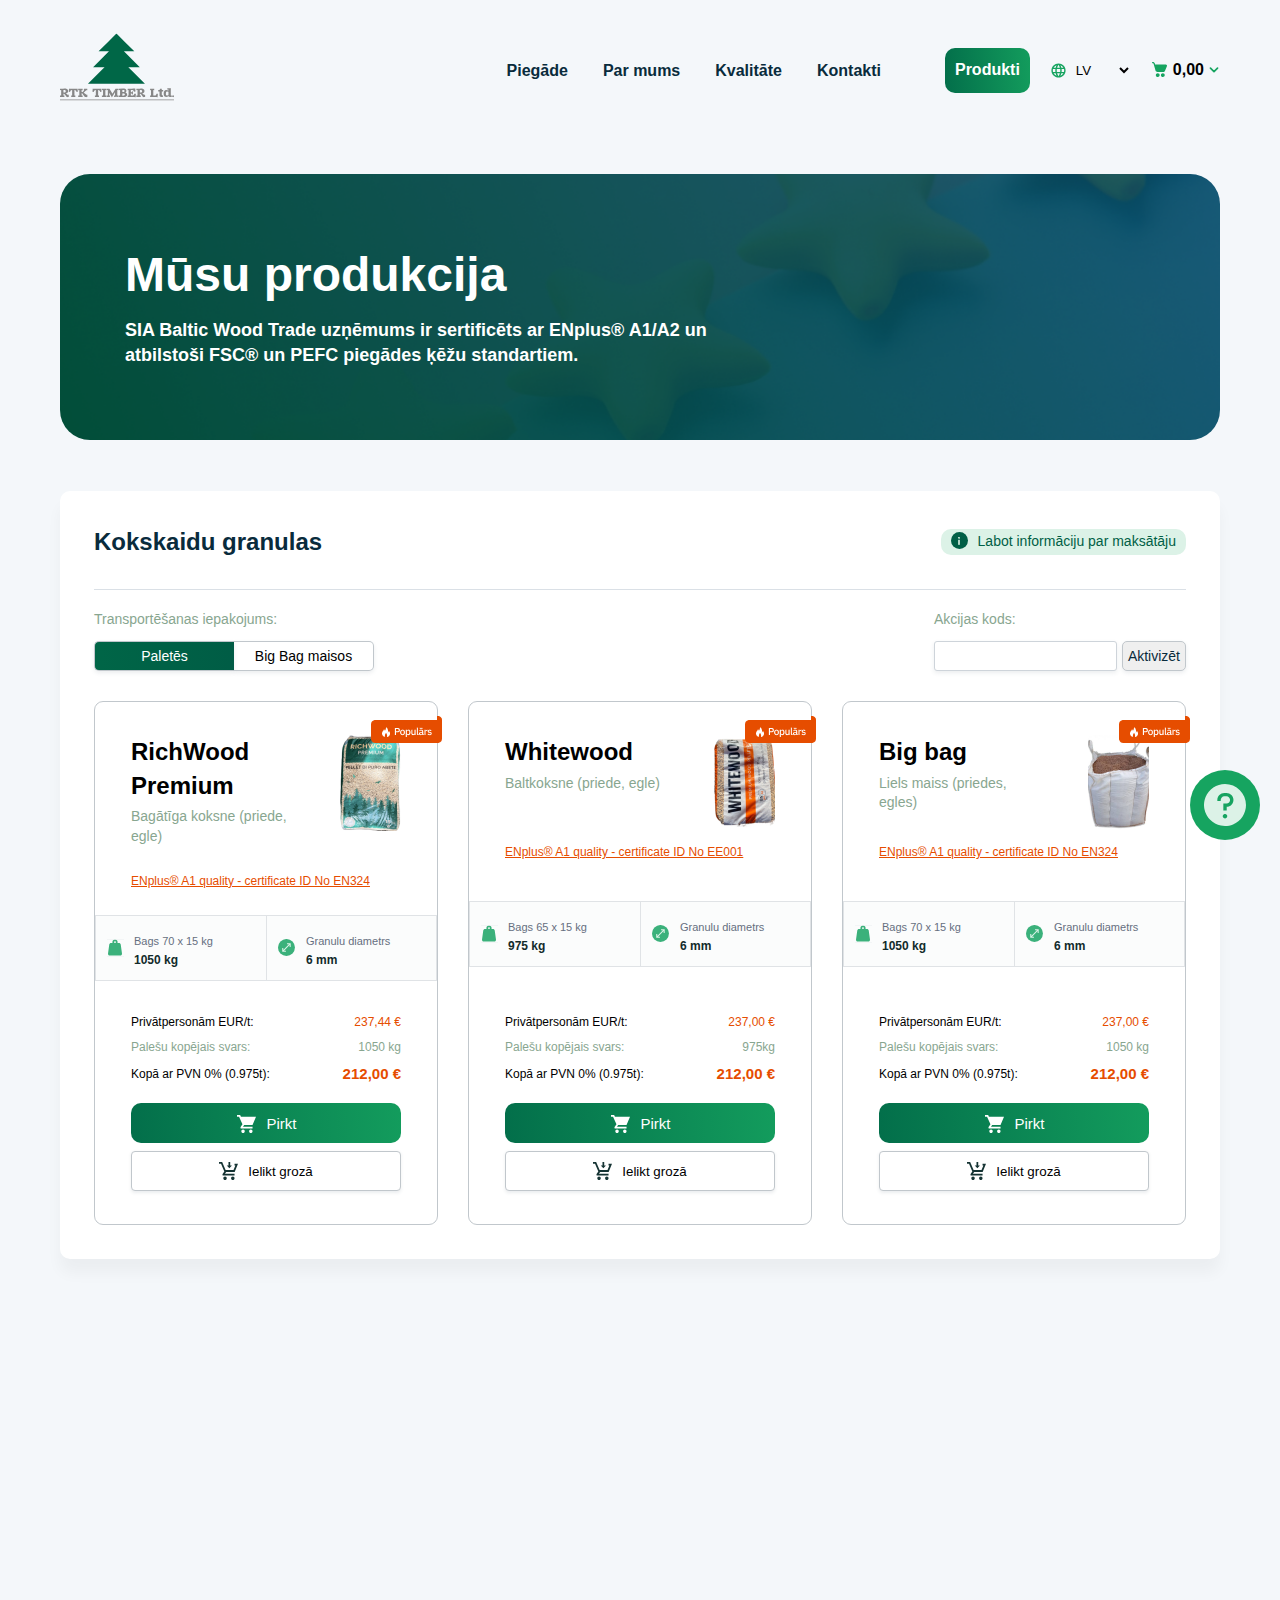
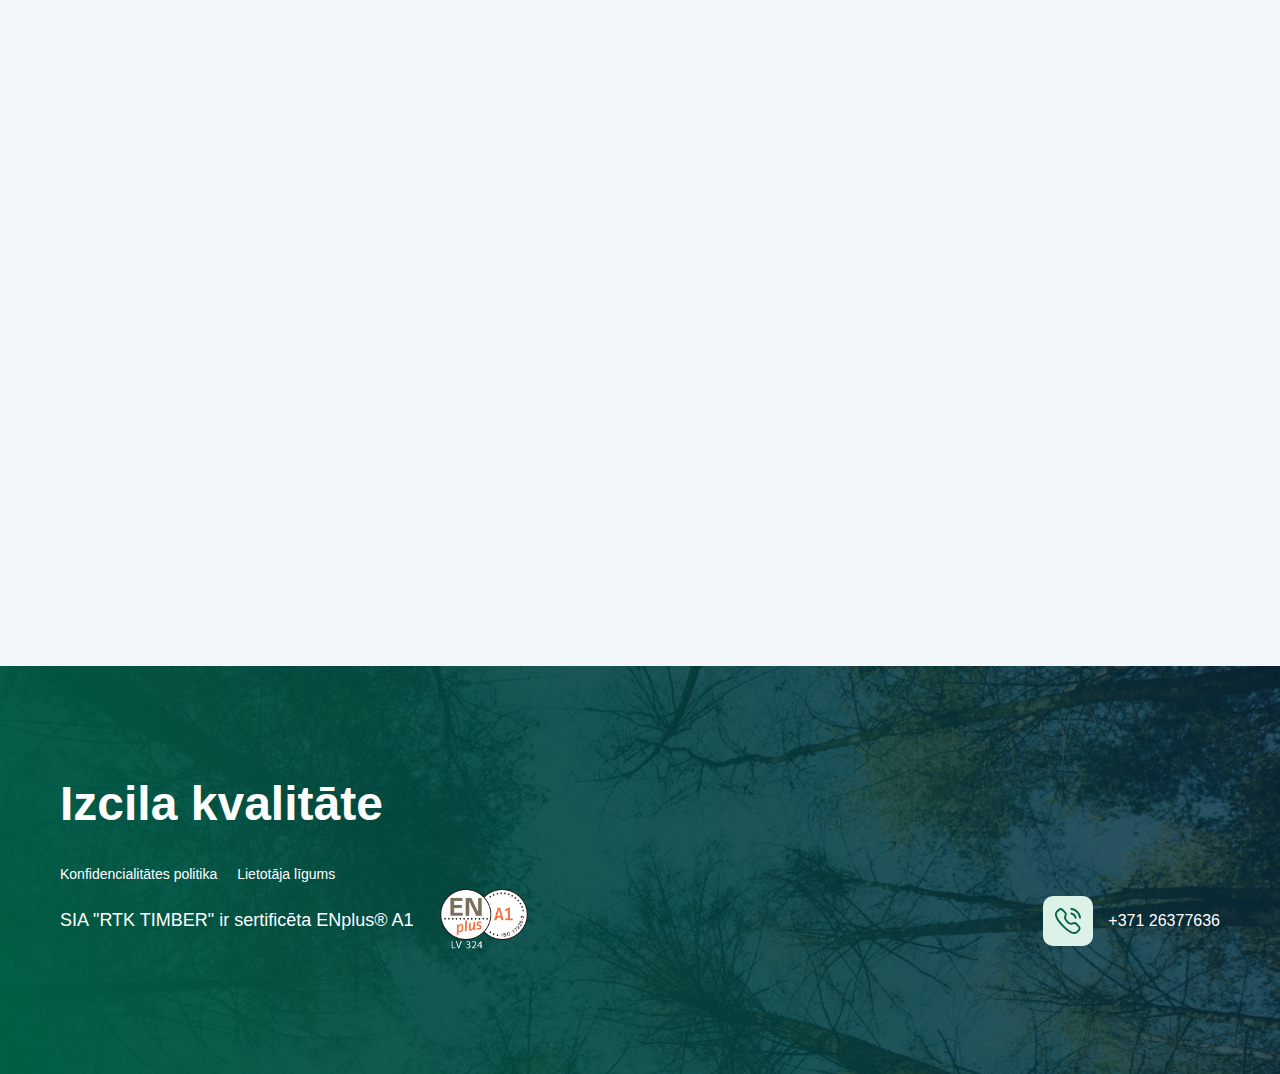
==== commit c1238e05: "first commit 4" ====
--- a/products.html
+++ b/products.html
@@ -161,8 +161,8 @@
       </div>
 
     </section>
-    <div class="section-products section-products-22">
-      <div class="section-products-bgc">
+    <div class="section-products section-products-22 ">
+      <div class="section-products-bgc element-animation">
         <section class="">
           <div class="section-products_top">
             <h3 class="section-products__title lng-trans-283">
@@ -201,7 +201,7 @@
         </section>
         <section class="section-proucts__list element-animation">
           <ul class="products-list-2">
-            <li class="products-list__item-2">
+            <li class="products-list__item-2 products-list__item-2-one">
               <img class="products-list__item-2-abg" src="./images/Background.png" alt="">
               <div class="products-list__item-2-top">
                 <div class="products-list__item-2-top-all">
@@ -241,17 +241,11 @@
                     </div>
 
                   </li>
-                  <li class="products-list__item-2-bot-item">
-                    <p class="products-list__item-2-bot-item-text lng-trans-266">Cena par vienu paleti:</p>
-                    <div class="products-list__item-2-bot-item-prices">
-                      <!-- <strike class="products-list__item-2-bot-item-strike">214,50 €</strike> -->
-                      <span class="products-list__item-2-bot-item-span">212,00 €</span>
-                    </div>
-                  </li>
+
                   <li class="products-list__item-2-bot-item">
                     <p class="products-list__item-2-bot-item-text-3 lng-trans-267">Palešu kopējais svars:</p>
 
-                    <span class="products-list__item-2-bot-item-span-3">975kg</span>
+                    <span class="products-list__item-2-bot-item-span-3">1050 kg</span>
                   </li>
                   <li class="products-list__item-2-bot-item">
                     <p class="products-list__item-2-bot-item-text lng-trans-268">Kopā ar PVN 0% (0.975t):</p>
@@ -283,7 +277,7 @@
 
               </div>
             </li>
-            <li class="products-list__item-2">
+            <li class="products-list__item-2 products-list__item-2-two">
               <img class="products-list__item-2-abg" src="./images/Background.png" alt="">
               <div class="products-list__item-2-top">
                 <div class="products-list__item-2-top-all">
@@ -319,17 +313,11 @@
                     <p class="products-list__item-2-bot-item-text lng-trans-271">Cena EUR/t:</p>
                     <div class="products-list__item-2-bot-item-prices">
                       <!-- <strike class="products-list__item-2-bot-item-strike">220,00 €</strike> -->
-                      <span class="products-list__item-2-bot-item-span">237,00 €</span>
+                      <span class="products-list__item-2-bot-item-span">237,00 €</span>
                     </div>
 
                   </li>
-                  <li class="products-list__item-2-bot-item">
-                    <p class="products-list__item-2-bot-item-text lng-trans-272">Cena par vienu paleti:</p>
-                    <div class="products-list__item-2-bot-item-prices">
-                      <!-- <strike class="products-list__item-2-bot-item-strike">214,50 €</strike> -->
-                      <span class="products-list__item-2-bot-item-span">212,00 €</span>
-                    </div>
-                  </li>
+
                   <li class="products-list__item-2-bot-item">
                     <p class="products-list__item-2-bot-item-text-3 lng-trans-273">Palešu kopējais svars:</p>
 
@@ -365,7 +353,7 @@
 
               </div>
             </li>
-            <li class="products-list__item-2">
+            <li class="products-list__item-2 products-list__item-2-three">
               <img class="products-list__item-2-abg" src="./images/Background.png" alt="">
               <div class="products-list__item-2-top">
                 <div class="products-list__item-2-top-all">
@@ -401,27 +389,21 @@
                     <p class="products-list__item-2-bot-item-text lng-trans-277">Cena EUR/t:</p>
                     <div class="products-list__item-2-bot-item-prices">
                       <!-- <strike class="products-list__item-2-bot-item-strike">220,00 €</strike> -->
-                      <span class="products-list__item-2-bot-item-span">237,00 €</span>
+                      <span class="products-list__item-2-bot-item-span">237,00 €</span>
                     </div>
 
                   </li>
-                  <li class="products-list__item-2-bot-item">
-                    <p class="products-list__item-2-bot-item-text lng-trans-278">Cena par vienu paleti:</p>
-                    <div class="products-list__item-2-bot-item-prices">
-                      <!-- <strike class="products-list__item-2-bot-item-strike">214,50 €</strike> -->
-                      <span class="products-list__item-2-bot-item-span">212,00 €</span>
-                    </div>
-                  </li>
+
                   <li class="products-list__item-2-bot-item">
                     <p class="products-list__item-2-bot-item-text-3 lng-trans-279">Palešu kopējais svars:</p>
 
-                    <span class="products-list__item-2-bot-item-span-3">975kg</span>
+                    <span class="products-list__item-2-bot-item-span-3">1050 kg</span>
                   </li>
                   <li class="products-list__item-2-bot-item">
                     <p class="products-list__item-2-bot-item-text lng-trans-280">Kopā ar PVN 0% (0.975t):</p>
                     <div class="products-list__item-2-bot-item-prices products-list__item-2-bot-item-prices-2">
                       <!-- <strike class="products-list__item-2-bot-item-strike">214,50 €</strike> -->
-                      <span class="products-list__item-2-bot-item-spanBig">212,00 €</span>
+                      <span class="products-list__item-2-bot-item-spanBig">212,00 €</span>
                     </div>
                   </li>
                 </ul>
--- a/css/global.css
+++ b/css/global.css
@@ -893,16 +893,65 @@
   /* transform: translateY(0); */
   transition: opacity 0.5s ease-in-out, transform 0.5s ease-in-out;
 }
-/* .section-main__inner-left.element-animation {
-  opacity: 0;
-  transform: translateY(-50px);
-  transition: opacity 0.5s ease-in-out, transform 0.5s ease-in-out;
-}
-.section-main__inner-left.element-animation.element-show {
-  opacity: 1;
-  transform: translateY(0px);
-} */
-
+.section-products-bgc.element-animation {
+  opacity: 0;
+  transform: translateY(-100px);
+  /* transform: translateY(50%); */
+  transition: all .8s;
+}
+.section-products-bgc.element-animation.element-show {
+  opacity: 1;
+  transform: translateY(0);
+  transition: all .8s;
+}
+.form_zakaz-top.element-animation {
+  opacity: 0;
+  transform: translateY(-100px);
+  transition: all .8s;
+}
+.form_zakaz-top.element-animation.element-show {
+  opacity: 1;
+  transform: translateY(0);
+  transition: all .8s;
+}
+.form_zakaz-bot.element-animation {
+  opacity: 0;
+  transform: translateY(-100px);
+  transition: all .8s;
+}
+.form_zakaz-bot.element-animation.element-show {
+  opacity: 1;
+  transform: translateY(0);
+  transition: all .8s;
+}
+.form_zakaz-title.element-animation {
+  opacity: 0;
+  transform: translateY(-100px);
+  transition: all .8s;
+}
+.form_zakaz-title.element-animation.element-show {
+  opacity: 1;
+  transform: translateY(0);
+  transition: all .8s;
+}
+.form_zakaz-delivery.element-animation {
+  opacity: 0;
+  /* transform: translateY(-100px); */
+  transition: all .8s;
+}
+.form_zakaz-delivery.element-animation.element-show {
+  opacity: 1;
+  /* transform: translateY(0); */
+  transition: all .8s;
+}
+.section-products-right.element-animation {
+  opacity: 0;
+  transition: all .8s;
+}
+.section-products-right.element-animation.element-show {
+  opacity: 1;
+  transition: all .8s;
+}
 .lng-Pellets.element-animation {
   opacity: 0;
   transform: translateY(50%);
--- a/css/products.css
+++ b/css/products.css
@@ -626,6 +626,9 @@
     border-radius: 10px;
 }
 .section-products-right-top-droplist--none {
+    display: none;
+}
+.droplist-one-span--none {
     display: none;
 }
 @media (max-width: 1366px) {
